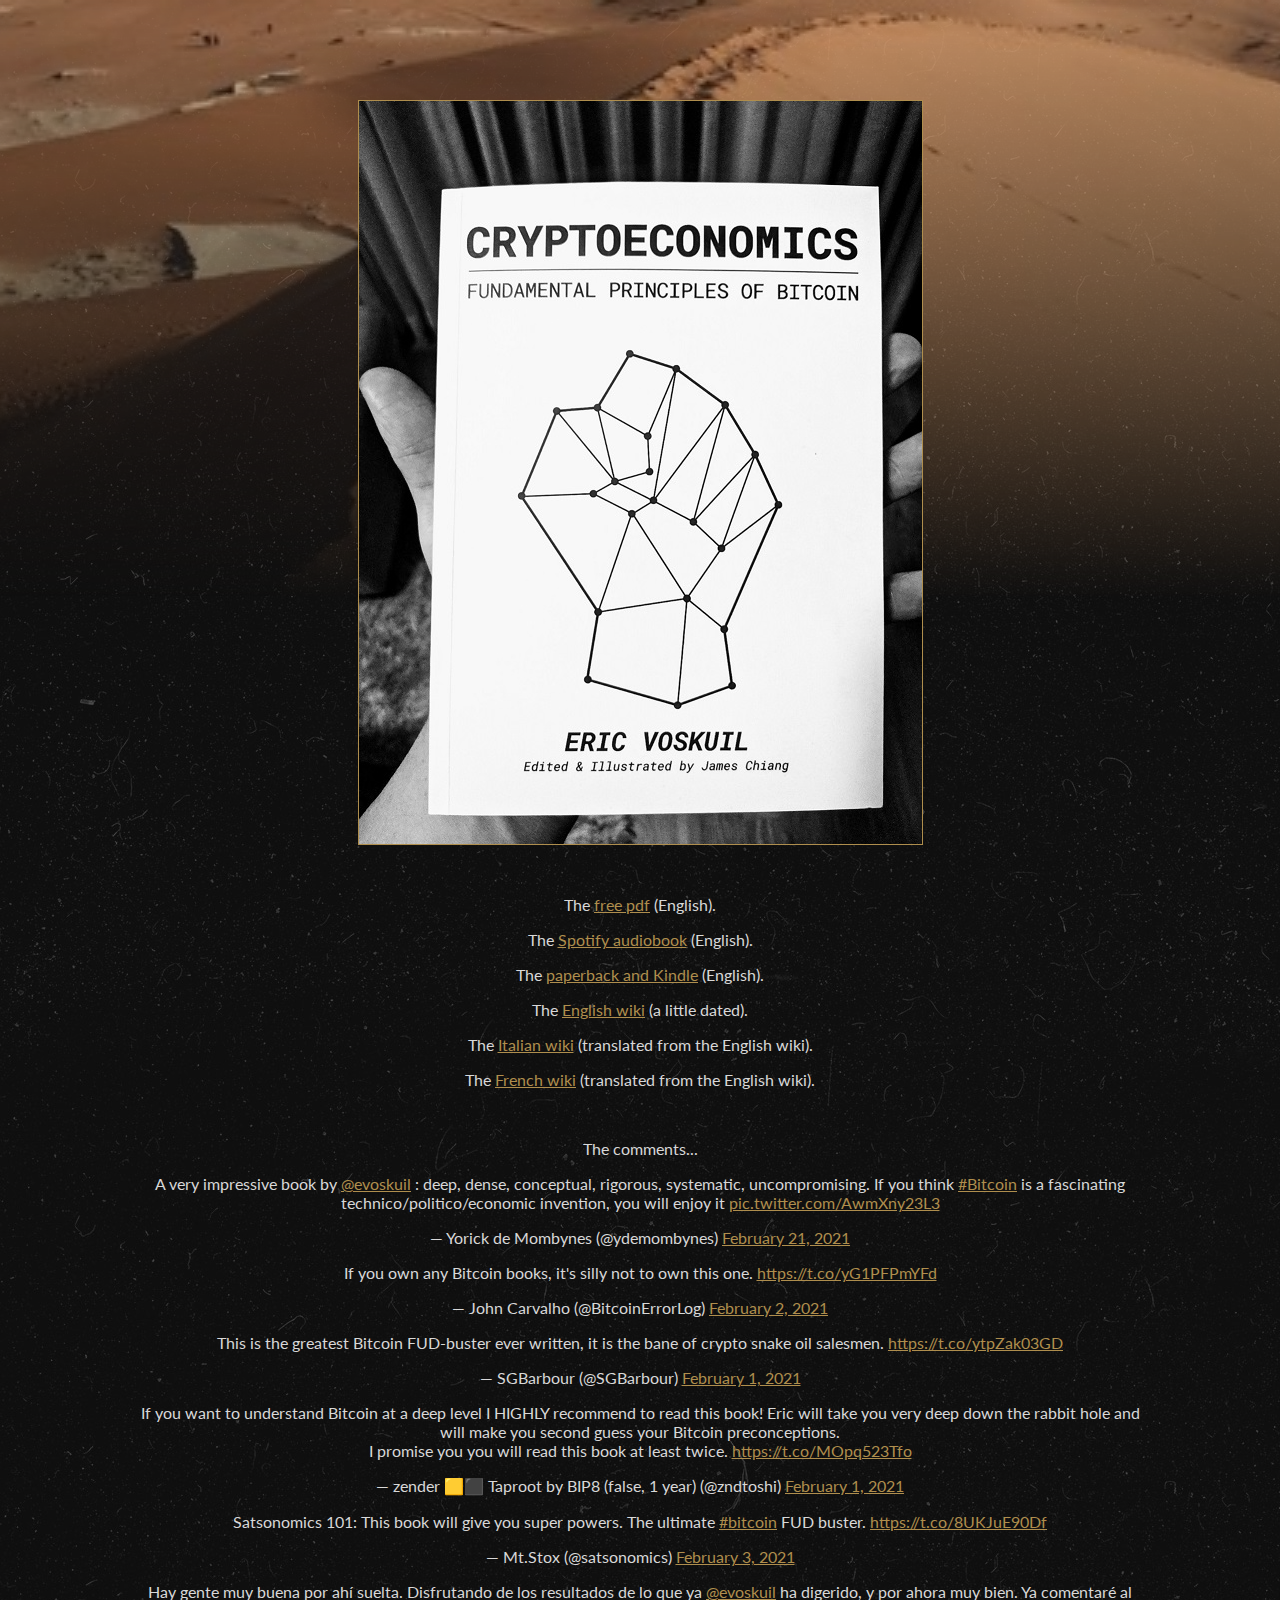
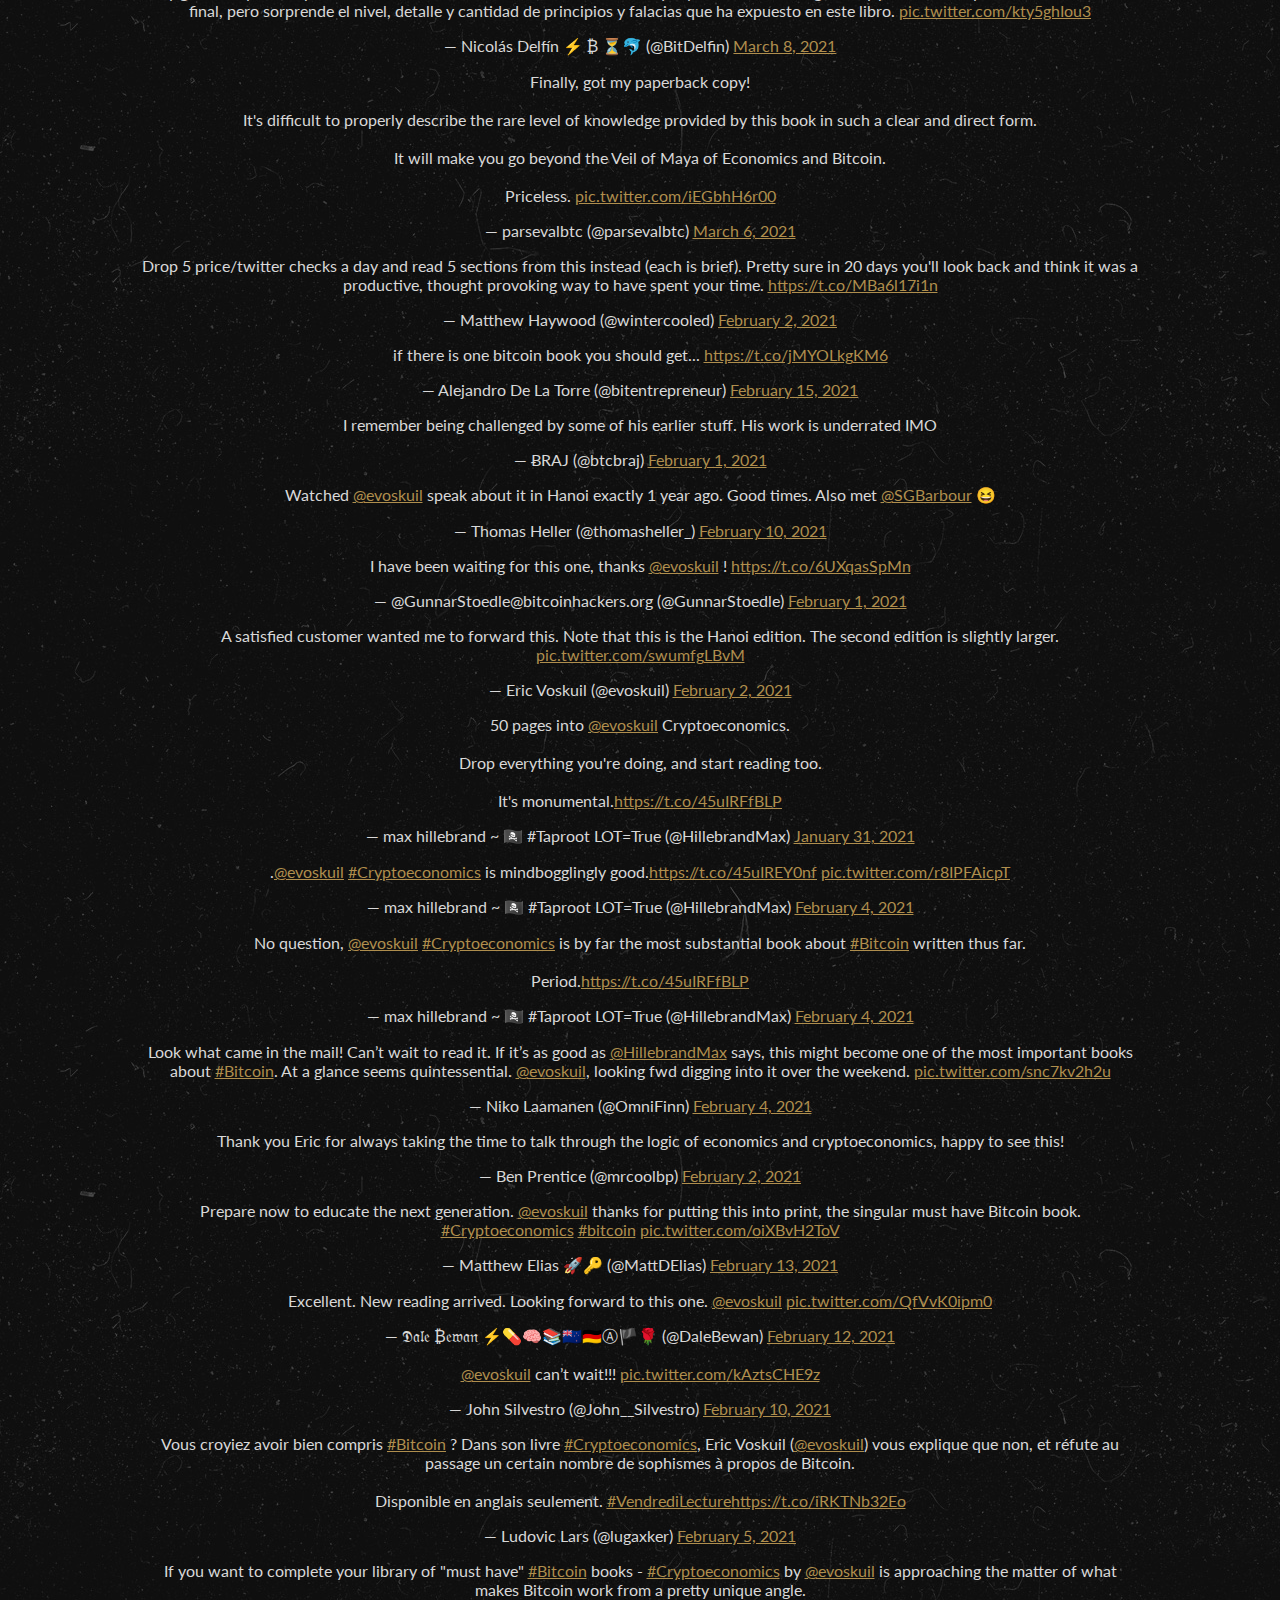
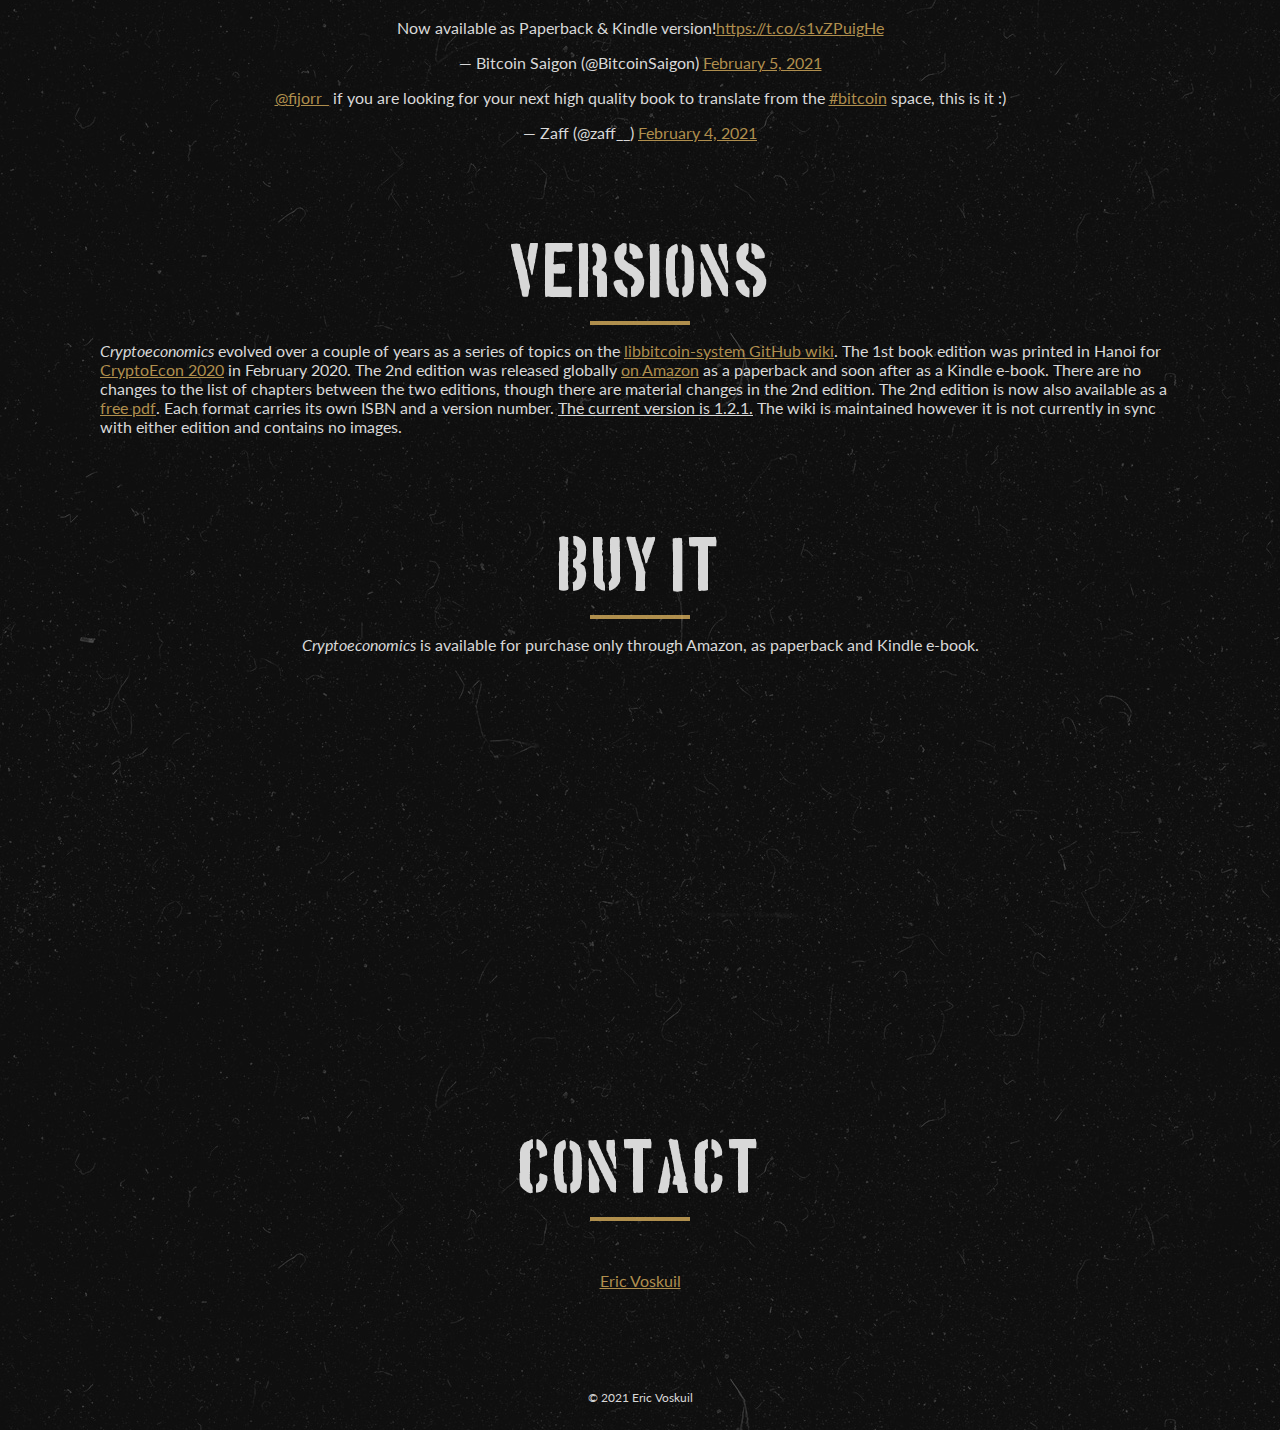
==== cryptoeconomics/index.html @ 08c6f6c8 "Add audiobook link and french wiki link, remove boy." ====
<html>
    <head>
        <title>Cryptoeconomics</title>
        <meta charset="UTF-8">
        <meta name="viewport" content="width=device-width, initial-scale=1.0">
        <meta name="description" content="Fundamental Principles of Bitcoin">

        <link href="https://fonts.googleapis.com/css?family=Lato:300,400,700,900&display=swap" rel="stylesheet">
        <link rel="icon" type="image/png" href="../images/fist.png" />
        <link rel="stylesheet" href="../style/style.css"/>
        <script async src="https://platform.twitter.com/widgets.js" charset="utf-8"></script>
        
        <!-- Global site tag (gtag.js) - Google Analytics -->
        <script async src="https://www.googletagmanager.com/gtag/js?id=G-XZV5NJFZFL"></script>
        <script>
          window.dataLayer = window.dataLayer || [];
          function gtag(){dataLayer.push(arguments);}
          gtag('js', new Date());

          gtag('config', 'G-XZV5NJFZFL');
        </script>        
    </head>
    <body>
        <header>
            <div class="background"></div>
        </header>

         <div class="section first">
            <div class="content">
                <div class="center-margin">
                    <img src="../images/hand-book.jpg" class="row-img" alt="Cryptoeconomics - First Edition">
                </div>
                <div class="center-margin">
                    <p>The <a href="cryptoeconomics.pdf" target="blank_">free pdf</a> (English).</p>
                    <p>The <a href="https://anchor.fm/cryptoecon" target="blank_">Spotify audiobook</a> (English).</p>
                    <p>The <a href="https://www.amazon.com/dp/1735060828" target="blank_">paperback and Kindle</a> (English).</p>
                    <p>The <a href="https://github.com/libbitcoin/libbitcoin-system/wiki/Cryptoeconomics" target="blank_">English wiki</a> (a little dated).</p>
                    <p>The <a href="https://github.com/parsevalbtc/cryptoeconomics-IT-translation#readme" target="blank_">Italian wiki</a> (translated from the English wiki).</p>
                    <p>The <a href="https://github.com/lugaxker/cryptoeconomics-FR-translation#readme" target="blank_">French wiki</a> (translated from the English wiki).</p>

                </div>
                <div class="center-margin">
                <p>The comments...</p>

                    <blockquote class="twitter-tweet" align="center" data-dnt="true" data-theme="dark"><p>A very impressive book by <a href="https://twitter.com/evoskuil?ref_src=twsrc%5Etfw">@evoskuil</a> : deep, dense, conceptual, rigorous, systematic, uncompromising. If you think <a href="https://twitter.com/hashtag/Bitcoin?src=hash&amp;ref_src=twsrc%5Etfw">#Bitcoin</a> is a fascinating technico/politico/economic invention, you will enjoy it <a href="https://t.co/AwmXny23L3">pic.twitter.com/AwmXny23L3</a></p>&mdash; Yorick de Mombynes (@ydemombynes) <a href="https://twitter.com/ydemombynes/status/1363532353134559235?ref_src=twsrc%5Etfw">February 21, 2021</a></blockquote>

                    <blockquote class="twitter-tweet" align="center" data-dnt="true" data-theme="dark"><p>If you own any Bitcoin books, it&#39;s silly not to own this one. <a href="https://t.co/yG1PFPmYFd">https://t.co/yG1PFPmYFd</a></p>&mdash; John Carvalho (@BitcoinErrorLog) <a href="https://twitter.com/BitcoinErrorLog/status/1356554905205567496?ref_src=twsrc%5Etfw">February 2, 2021</a></blockquote>
                    
                    <blockquote class="twitter-tweet" align="center" data-dnt="true" data-theme="dark"><p>This is the greatest Bitcoin FUD-buster ever written, it is the bane of crypto snake oil salesmen. <a href="https://t.co/ytpZak03GD">https://t.co/ytpZak03GD</a></p>&mdash; SGBarbour (@SGBarbour) <a href="https://twitter.com/SGBarbour/status/1356296404440780800?ref_src=twsrc%5Etfw">February 1, 2021</a></blockquote>
                    
                    <blockquote class="twitter-tweet" align="center" data-dnt="true" data-theme="dark"><p>If you want to understand Bitcoin at a deep level I HIGHLY recommend to read this book! Eric will take you very deep down the rabbit hole and will make you second guess your Bitcoin preconceptions.<br>I promise you you will read this book at least twice. <a href="https://t.co/MOpq523Tfo">https://t.co/MOpq523Tfo</a></p>&mdash; zender 🟨⬛ Taproot by BIP8 (false, 1 year) (@zndtoshi) <a href="https://twitter.com/zndtoshi/status/1356280839261343750?ref_src=twsrc%5Etfw">February 1, 2021</a></blockquote>
                    
                    <blockquote class="twitter-tweet" align="center" data-dnt="true" data-theme="dark"><p>Satsonomics 101: This book will give you super powers. The ultimate <a href="https://twitter.com/hashtag/bitcoin?src=hash&amp;ref_src=twsrc%5Etfw">#bitcoin</a> FUD buster. <a href="https://t.co/8UKJuE90Df">https://t.co/8UKJuE90Df</a></p>&mdash; Mt.Stox (@satsonomics) <a href="https://twitter.com/satsonomics/status/1357072679141015556?ref_src=twsrc%5Etfw">February 3, 2021</a></blockquote>
                    
                    <blockquote class="twitter-tweet" align="center" data-dnt="true" data-theme="dark"><p lang="es" dir="ltr">Hay gente muy buena por ahí suelta. Disfrutando de los resultados de lo que ya <a href="https://twitter.com/evoskuil?ref_src=twsrc%5Etfw">@evoskuil</a> ha digerido, y por ahora muy bien. Ya comentaré al final, pero sorprende el nivel, detalle y cantidad de principios y falacias que ha expuesto en este libro. <a href="https://t.co/kty5ghIou3">pic.twitter.com/kty5ghIou3</a></p>&mdash; Nicolás Delfín ⚡ ₿ ⏳🐬 (@BitDelfin) <a href="https://twitter.com/BitDelfin/status/1368924565263572992?ref_src=twsrc%5Etfw">March 8, 2021</a></blockquote>
                    
                    <blockquote class="twitter-tweet" data-conversation="none" align="center" data-dnt="true" data-theme="dark"><p>Finally, got my paperback copy! <br><br>It&#39;s difficult to properly describe the rare level of knowledge provided by this book in such a clear and direct form. <br><br>It will make you go beyond the Veil of Maya of Economics and Bitcoin.<br><br>Priceless. <a href="https://t.co/iEGbhH6r00">pic.twitter.com/iEGbhH6r00</a></p>&mdash; parsevalbtc (@parsevalbtc) <a href="https://twitter.com/parsevalbtc/status/1368268217639133202?ref_src=twsrc%5Etfw">March 6, 2021</a></blockquote>
                    
                    <blockquote class="twitter-tweet" align="center" data-dnt="true" data-theme="dark"><p>Drop 5 price/twitter checks a day and read 5 sections from this instead (each is brief). Pretty sure in 20 days you&#39;ll look back and think it was a productive, thought provoking way to have spent your time. <a href="https://t.co/MBa6l17i1n">https://t.co/MBa6l17i1n</a></p>&mdash; Matthew Haywood (@wintercooled) <a href="https://twitter.com/wintercooled/status/1356551671879528448?ref_src=twsrc%5Etfw">February 2, 2021</a></blockquote>
                    
                    <blockquote class="twitter-tweet" align="center" data-dnt="true" data-theme="dark"><p>if there is one bitcoin book you should get... <a href="https://t.co/jMYOLkgKM6">https://t.co/jMYOLkgKM6</a></p>&mdash; Alejandro De La Torre (@bitentrepreneur) <a href="https://twitter.com/bitentrepreneur/status/1361354851335229445?ref_src=twsrc%5Etfw">February 15, 2021</a></blockquote>
                    <blockquote class="twitter-tweet" align="center" data-dnt="true" data-theme="dark"><p>I remember being challenged by some of his earlier stuff. His work is underrated IMO</p>&mdash; ɃRAJ (@btcbraj) <a href="https://twitter.com/btcbraj/status/1356293834074959872?ref_src=twsrc%5Etfw">February 1, 2021</a></blockquote>

                    <blockquote class="twitter-tweet" align="center" data-dnt="true" data-theme="dark"><p>Watched <a href="https://twitter.com/evoskuil?ref_src=twsrc%5Etfw">@evoskuil</a> speak about it in Hanoi exactly 1 year ago. Good times. Also met <a href="https://twitter.com/SGBarbour?ref_src=twsrc%5Etfw">@SGBarbour</a> 😆</p>&mdash; Thomas Heller (@thomasheller_) <a href="https://twitter.com/thomasheller_/status/1359536106929152001?ref_src=twsrc%5Etfw">February 10, 2021</a></blockquote>
                    
                    <blockquote class="twitter-tweet" align="center" data-dnt="true" data-theme="dark"><p>I have been waiting for this one, thanks <a href="https://twitter.com/evoskuil?ref_src=twsrc%5Etfw">@evoskuil</a> ! <a href="https://t.co/6UXqasSpMn">https://t.co/6UXqasSpMn</a></p>&mdash; @GunnarStoedle@bitcoinhackers.org (@GunnarStoedle) <a href="https://twitter.com/GunnarStoedle/status/1356287243250409473?ref_src=twsrc%5Etfw">February 1, 2021</a></blockquote>
                    
                    <blockquote class="twitter-tweet" align="center" data-dnt="true" data-theme="dark"><p>A satisfied customer wanted me to forward this. Note that this is the Hanoi edition. The second edition is slightly larger. <a href="https://t.co/swumfgLBvM">pic.twitter.com/swumfgLBvM</a></p>&mdash; Eric Voskuil (@evoskuil) <a href="https://twitter.com/evoskuil/status/1356731147841990657?ref_src=twsrc%5Etfw">February 2, 2021</a></blockquote>
                    
                    <blockquote class="twitter-tweet" align="center" data-dnt="true" data-theme="dark"><p>50 pages into <a href="https://twitter.com/evoskuil?ref_src=twsrc%5Etfw">@evoskuil</a> Cryptoeconomics.<br><br>Drop everything you&#39;re doing, and start reading too.<br><br>It&#39;s monumental.<a href="https://t.co/45uIRFfBLP">https://t.co/45uIRFfBLP</a></p>&mdash; max hillebrand ~ 🏴‍☠️ #Taproot LOT=True (@HillebrandMax) <a href="https://twitter.com/HillebrandMax/status/1355795580191207430?ref_src=twsrc%5Etfw">January 31, 2021</a></blockquote>
                    
                    <blockquote class="twitter-tweet" align="center" data-dnt="true" data-theme="dark"><p>.<a href="https://twitter.com/evoskuil?ref_src=twsrc%5Etfw">@evoskuil</a> <a href="https://twitter.com/hashtag/Cryptoeconomics?src=hash&amp;ref_src=twsrc%5Etfw">#Cryptoeconomics</a> is mindbogglingly good.<a href="https://t.co/45uIREY0nf">https://t.co/45uIREY0nf</a> <a href="https://t.co/r8IPFAicpT">pic.twitter.com/r8IPFAicpT</a></p>&mdash; max hillebrand ~ 🏴‍☠️ #Taproot LOT=True (@HillebrandMax) <a href="https://twitter.com/HillebrandMax/status/1357299112043892736?ref_src=twsrc%5Etfw">February 4, 2021</a></blockquote>
                    
                    <blockquote class="twitter-tweet" align="center" data-dnt="true" data-theme="dark"><p>No question, <a href="https://twitter.com/evoskuil?ref_src=twsrc%5Etfw">@evoskuil</a> <a href="https://twitter.com/hashtag/Cryptoeconomics?src=hash&amp;ref_src=twsrc%5Etfw">#Cryptoeconomics</a> is by far the most substantial book about <a href="https://twitter.com/hashtag/Bitcoin?src=hash&amp;ref_src=twsrc%5Etfw">#Bitcoin</a> written thus far.<br><br>Period.<a href="https://t.co/45uIRFfBLP">https://t.co/45uIRFfBLP</a></p>&mdash; max hillebrand ~ 🏴‍☠️ #Taproot LOT=True (@HillebrandMax) <a href="https://twitter.com/HillebrandMax/status/1357405311301283843?ref_src=twsrc%5Etfw">February 4, 2021</a></blockquote>
                    
                    <blockquote class="twitter-tweet" align="center" data-dnt="true" data-theme="dark"><p>Look what came in the mail! Can’t wait to read it. If it’s as good as <a href="https://twitter.com/HillebrandMax?ref_src=twsrc%5Etfw">@HillebrandMax</a> says, this might become one of the most important books about <a href="https://twitter.com/hashtag/Bitcoin?src=hash&amp;ref_src=twsrc%5Etfw">#Bitcoin</a>. At a glance seems quintessential. <a href="https://twitter.com/evoskuil?ref_src=twsrc%5Etfw">@evoskuil</a>, looking fwd digging into it over the weekend. <a href="https://t.co/snc7kv2h2u">pic.twitter.com/snc7kv2h2u</a></p>&mdash; Niko Laamanen (@OmniFinn) <a href="https://twitter.com/OmniFinn/status/1357399167715442693?ref_src=twsrc%5Etfw">February 4, 2021</a></blockquote>
                    
                    <blockquote class="twitter-tweet" align="center" data-conversation="none" data-dnt="true" data-theme="dark"><p>Thank you Eric for always taking the time to talk through the logic of economics and cryptoeconomics, happy to see this!</p>&mdash; Ben Prentice (@mrcoolbp) <a href="https://twitter.com/mrcoolbp/status/1356731031257309189?ref_src=twsrc%5Etfw">February 2, 2021</a></blockquote>
                    
                    <blockquote class="twitter-tweet" align="center" data-dnt="true" data-theme="dark"><p lang="en" dir="ltr">Prepare now to educate the next generation. <a href="https://twitter.com/evoskuil?ref_src=twsrc%5Etfw">@evoskuil</a> thanks for putting this into print, the singular must have Bitcoin book. <a href="https://twitter.com/hashtag/Cryptoeconomics?src=hash&amp;ref_src=twsrc%5Etfw">#Cryptoeconomics</a> <a href="https://twitter.com/hashtag/bitcoin?src=hash&amp;ref_src=twsrc%5Etfw">#bitcoin</a> <a href="https://t.co/oiXBvH2ToV">pic.twitter.com/oiXBvH2ToV</a></p>&mdash; Matthew Elias 🚀🔑 (@MattDElias) <a href="https://twitter.com/MattDElias/status/1360704325845200898?ref_src=twsrc%5Etfw">February 13, 2021</a></blockquote>
                    
                    <blockquote class="twitter-tweet" align="center" data-dnt="true" data-theme="dark"><p>Excellent. New reading arrived. Looking forward to this one. <a href="https://twitter.com/evoskuil?ref_src=twsrc%5Etfw">@evoskuil</a> <a href="https://t.co/QfVvK0ipm0">pic.twitter.com/QfVvK0ipm0</a></p>&mdash; 𝕯𝔞𝔩𝔢 ₿𝔢𝔴𝔞𝔫 ⚡️💊🧠📚🇳🇿🇩🇪Ⓐ🏴🌹 (@DaleBewan) <a href="https://twitter.com/DaleBewan/status/1360283245452144641?ref_src=twsrc%5Etfw">February 12, 2021</a></blockquote>
                    
                    <blockquote class="twitter-tweet" align="center" data-dnt="true" data-theme="dark"><p><a href="https://twitter.com/evoskuil?ref_src=twsrc%5Etfw">@evoskuil</a> can’t wait!!! <a href="https://t.co/kAztsCHE9z">pic.twitter.com/kAztsCHE9z</a></p>&mdash; John Silvestro (@John__Silvestro) <a href="https://twitter.com/John__Silvestro/status/1359566703571603456?ref_src=twsrc%5Etfw">February 10, 2021</a></blockquote>
                    
                    <blockquote class="twitter-tweet" align="center" data-dnt="true" data-theme="dark"><p>Vous croyiez avoir bien compris <a href="https://twitter.com/hashtag/Bitcoin?src=hash&amp;ref_src=twsrc%5Etfw">#Bitcoin</a> ? Dans son livre <a href="https://twitter.com/hashtag/Cryptoeconomics?src=hash&amp;ref_src=twsrc%5Etfw">#Cryptoeconomics</a>, Eric Voskuil (<a href="https://twitter.com/evoskuil?ref_src=twsrc%5Etfw">@evoskuil</a>) vous explique que non, et réfute au passage un certain nombre de sophismes à propos de Bitcoin.<br><br>Disponible en anglais seulement. <a href="https://twitter.com/hashtag/VendrediLecture?src=hash&amp;ref_src=twsrc%5Etfw">#VendrediLecture</a><a href="https://t.co/iRKTNb32Eo">https://t.co/iRKTNb32Eo</a></p>&mdash; Ludovic Lars (@lugaxker) <a href="https://twitter.com/lugaxker/status/1357630441432449026?ref_src=twsrc%5Etfw">February 5, 2021</a></blockquote>
                    
                    <blockquote class="twitter-tweet" align="center" data-dnt="true" data-theme="dark"><p>If you want to complete your library of &quot;must have&quot; <a href="https://twitter.com/hashtag/Bitcoin?src=hash&amp;ref_src=twsrc%5Etfw">#Bitcoin</a> books - <a href="https://twitter.com/hashtag/Cryptoeconomics?src=hash&amp;ref_src=twsrc%5Etfw">#Cryptoeconomics</a> by <a href="https://twitter.com/evoskuil?ref_src=twsrc%5Etfw">@evoskuil</a> is approaching the matter of what makes Bitcoin work from a pretty unique angle.<br><br>Now available as Paperback &amp; Kindle version!<a href="https://t.co/s1vZPuigHe">https://t.co/s1vZPuigHe</a></p>&mdash; Bitcoin Saigon (@BitcoinSaigon) <a href="https://twitter.com/BitcoinSaigon/status/1357518003688988673?ref_src=twsrc%5Etfw">February 5, 2021</a></blockquote>
                    
                    <blockquote class="twitter-tweet" align="center" data-dnt="true" data-theme="dark"><p><a href="https://twitter.com/fijorr_?ref_src=twsrc%5Etfw">@fijorr_</a> if you are looking for your next high quality book to translate from the <a href="https://twitter.com/hashtag/bitcoin?src=hash&amp;ref_src=twsrc%5Etfw">#bitcoin</a> space, this is it :)</p>&mdash; Zaff (@zaff__) <a href="https://twitter.com/zaff__/status/1357408441044635648?ref_src=twsrc%5Etfw">February 4, 2021</a></blockquote>
                </div>
            </div>
        </div>
        
        <div class="section">
            <div class="title">VERSIONS</div>
            <div class="content">
                <div class="event">
                    <p>
                        <i>Cryptoeconomics</i> evolved over a couple of years as a series of topics on the <a href="https://github.com/libbitcoin/libbitcoin-system/wiki/Cryptoeconomics" target="_blank">libbitcoin-system GitHub wiki</a>. The 1st book edition was printed in Hanoi for <a href="https://cryptoecon.org" target="_blank">CryptoEcon 2020</a> in February 2020. The 2nd edition was released globally <a href="https://www.amazon.com/dp/1735060828" target="blank_">on Amazon</a> as a paperback and soon after as a Kindle e-book. There are no changes to the list of chapters between the two editions, though there are material changes in the 2nd edition. The 2nd edition is now also available as a <a href="Cryptoeconomics.pdf" target="blank_">free pdf</a>. Each format carries its own ISBN and a version number. <u>The current version is 1.2.1.</u> The wiki is maintained however it is not currently in sync with either edition and contains no images.
                    </p>
                </div>
            </div>
        </div>

        <div class="section">
            <div class="title">BUY IT</div>
            <div class="content">
                <div class="event center">
                    <p>
                        <i>Cryptoeconomics</i> is available for purchase only through Amazon, as paperback and Kindle e-book.
                    </p>
                    <div class="center-margin embed">
                        <div class="iframe-container">
                            <iframe
                                type="text/html"
                                width="212"
                                height="362"
                                frameborder="0"
                                allowfullscreen="true"
                                style="max-width:100%"
                                src="https://read.amazon.com/kp/card?asin=B08VJ1F9Q8&preview=inline&linkCode=kpe&ref_=cm_sw_r_kb_dp_2EWHN4YT65K0HDZB2Z5G">
                            </iframe>
                        </div>
                    </div>
                    <br>
                </div>
            </div>
        </div>

        <div class="section">
            <div class="title">CONTACT</div>
            <div class="content">
                <div class="contact center">
                    <a href="../index.html">Eric Voskuil</a>
                </div>
            </div>
        </div>

        <footer>
            &copy; 2021 Eric Voskuil
        </footer>
    </body>
</html>
---- style/style.css ----
* {
  box-sizing: border-box;
}
a {
    color: #af8e4d;
}
body {
    margin: 0;
    padding: 0;
    font-family: 'Lato', sans-serif;
    font-size: 16px;
    color: #d8d8d8;
    background: url('../images/background.jpg');
    -webkit-font-smoothing: antialiased;
}
@font-face {
    font-family: 'Boston';
    src: url('boston.ttf');
}
.iframe-container {
    overflow: hidden;
    padding-top: 56.25%;
    position: relative;
}
.iframe-container iframe {
    overflow: hidden;
    position: absolute;
    top: 0;
    left: 0;
    width: 100%;
    height: 100%;
}
.embed {
    width: 560px;
    margin: 0 auto;
}

/*       Header       */
header {
    color: #d8d8d8;
    margin-bottom: 100px;
}
header .background {
    position: absolute;
    top: 0;
    left: 0;
    right: 0;
    height: 600px;
    opacity: 0.80;
    background: url('../images/header.jpg');
    background-position: center;
    z-index: -1000;
    background-size: cover;
    -webkit-mask-image: linear-gradient(to top, rgba(255,255,255,0), rgba(255,255,255,1));
}
header .logo {
    margin-top: 50px;
    text-align: center;
}
header .logo img {
    width: 90%;
    max-width: 600px;
}
header .title {
    margin-top: 120px;
    margin-bottom: 50px;
    font-size: 27px;
    text-align: center;
    color: #ffffff;
}

/*       Button       */
.button {
    text-align: center;
    margin: 0 auto;
    margin-top: 50px;
    margin-bottom: 50px;
    display: block;
    text-decoration: none;
    color: #ffffff;
    font-size: 20px;
    border: 3px solid #ffffff;
    padding: 5px;
    width: 200px;
    transition: box-shadow 0.25s;
}
.button:hover,
.button:focus {
    color: #0E0E0E;
    box-shadow: inset 210px 0 0 0 #ffffff;
}

/*       Content       */
.section {
    margin-top: 100px;
}
.section.first {
    margin-top: 200px;
}
.section > .title {
    color: #d8d8d8;
    font-family: 'Boston';
    font-size: 60px;
    text-align: center;
}
.section > .title:after {
    display: block;
    content: "";
    width: 100px;
    height: 4px;
    background-color: #e5b962;
    opacity: 0.75;
    margin: 10px auto;
}
.section > .content {
    max-width: 1080px;
    width: 90%;
    margin: 0 auto;
}
.bold {
    font-weight: 900;
}
.center {
    text-align: center;
}
.center-margin {
    text-align: center;
    margin-top: 50px;
}
.row {
    display: flex;
}
.row-column {
    width: 50%;
    padding: 20px;
}
.row-column.row-middle {
    align-self: center;
}
.row-column > .title {
    color: #d8d8d8;
    font-family: 'Boston';
    font-size: 28px;
    text-align: center;
    margin-top: 20px;
}
.row-column > .title:after {
    display: block;
    content: "";
    width: 80px;
    height: 2px;
    background-color: #e5b962;
    opacity: 0.75;
    margin: 0 auto;
}
.row-img {
    max-width:100%;
    border:1px solid #af8e4d;
}

/*       Speakers       */
.speakers {
    display: flex;
    justify-content: center;
    flex-wrap: wrap;
    margin: 0 -30px 0 -30px;
}
.speaker {
    text-align: center;
    display: flex;
    flex-direction: column;
    width: 160px;
    margin: 30px 30px;
}
.speaker img {
    width: 144px;
    height: 144px;
    border: 3px solid #af8e4d;
    align-self: center;
}
.speaker .name {
    font-weight: 900;
    margin-top: 5px;
}

/*       Syllabus Item       */
.day-title {
    display: inline-block;
    font-size: 24px;
    padding-bottom: 5px;
    border-bottom: 2px solid #af8e4d;
    margin: 30px 0 30px 0;
    font-weight: 700;
}
.day {
    display: table;
    width: 100%;
}
.day-item {
    display: table-row;
}
.day-item > .timeslot {
    display: table-cell;
    width: 200px;
    padding-top: 30px;
}
.day .day-item:first-child > .timeslot {
    padding-top: 0px;
}
.day-item > .timeslot .divider {
    display: inline-block;
    content: "";
    width: 5px;
    height: 2px;
    background-color: #d8d8d8;
    opacity: 0.75;
    margin: 5px 3px;
}
.day-item > .content {
    display: table-cell;
}
.day-item > .content > .title {
    font-weight: 900;
}
.day-item > .content > .by span {
    color: #af8e4d;
}
.day-item > .content > .description {
    margin-top: 10px;
}

/*      Social          */
.cruise-img {
    width: 200px;
    border: 1px solid #af8e4d;
    margin: 15px;
}
.hotel {
    margin-top: 25px;
}

/*      Transport       */
.map {
    margin: 30px 0;
    text-align: center;
}
.map iframe {
    width: 560px;
    height: 560px;
}

/*       Sponsors       */
.sponsors {
    display: flex;
    justify-content: center;
    flex-wrap: wrap;
    margin: 0 -35px 0 -35px;
}
.sponsor {
    text-align: center;
    display: flex;
    flex-direction: column;
    margin: 35px;
    justify-content: center;
}
.sponsor img {
    max-width: 250px;
    display: inline-flex;
}

/*       Contact       */
.contact {
    margin-top: 50px;
}

.divider {
    border: 0;
    border-top: 1px solid #e5b962;
    opacity: 0.75;
}

/*       Footer       */
footer {
    margin-top: 100px;
    margin-bottom: 25px;
    text-align: center;
    font-size: 75%;
}

@media only screen and (max-width: 1400px) {
    .section.first {
        margin-top: 100px;
    }
}

@media only screen and (max-width: 950px) {
    .row.block {
        display: block;
    }
    .row-column {
        width: 100%;
    }
    .row-img {
        width: 100%;
    }

    .day-item > .timeslot {
        width: 175px;
    }
}

@media only screen and (max-width: 750px) {
    .embed {
        max-width: 100%;
    }
    .address {
        font-size: 20px;
    }
    .speakers {
        margin: 0 -20px 0 -20px;
    }
    .speaker {
        margin: 10px;
    }
    .day-item > .timeslot {
        width: 100px;
    }
    .day-item > .timeslot .divider {
        display: block;
        content: "";
        width: 50px;
        height: 1px;
        opacity: 0.75;
        margin: 10px 0;
    }
    .map iframe {
        width: 100%;
    }
    .sponsors {
        margin: 0 -20px 0 -20px;
    }
}
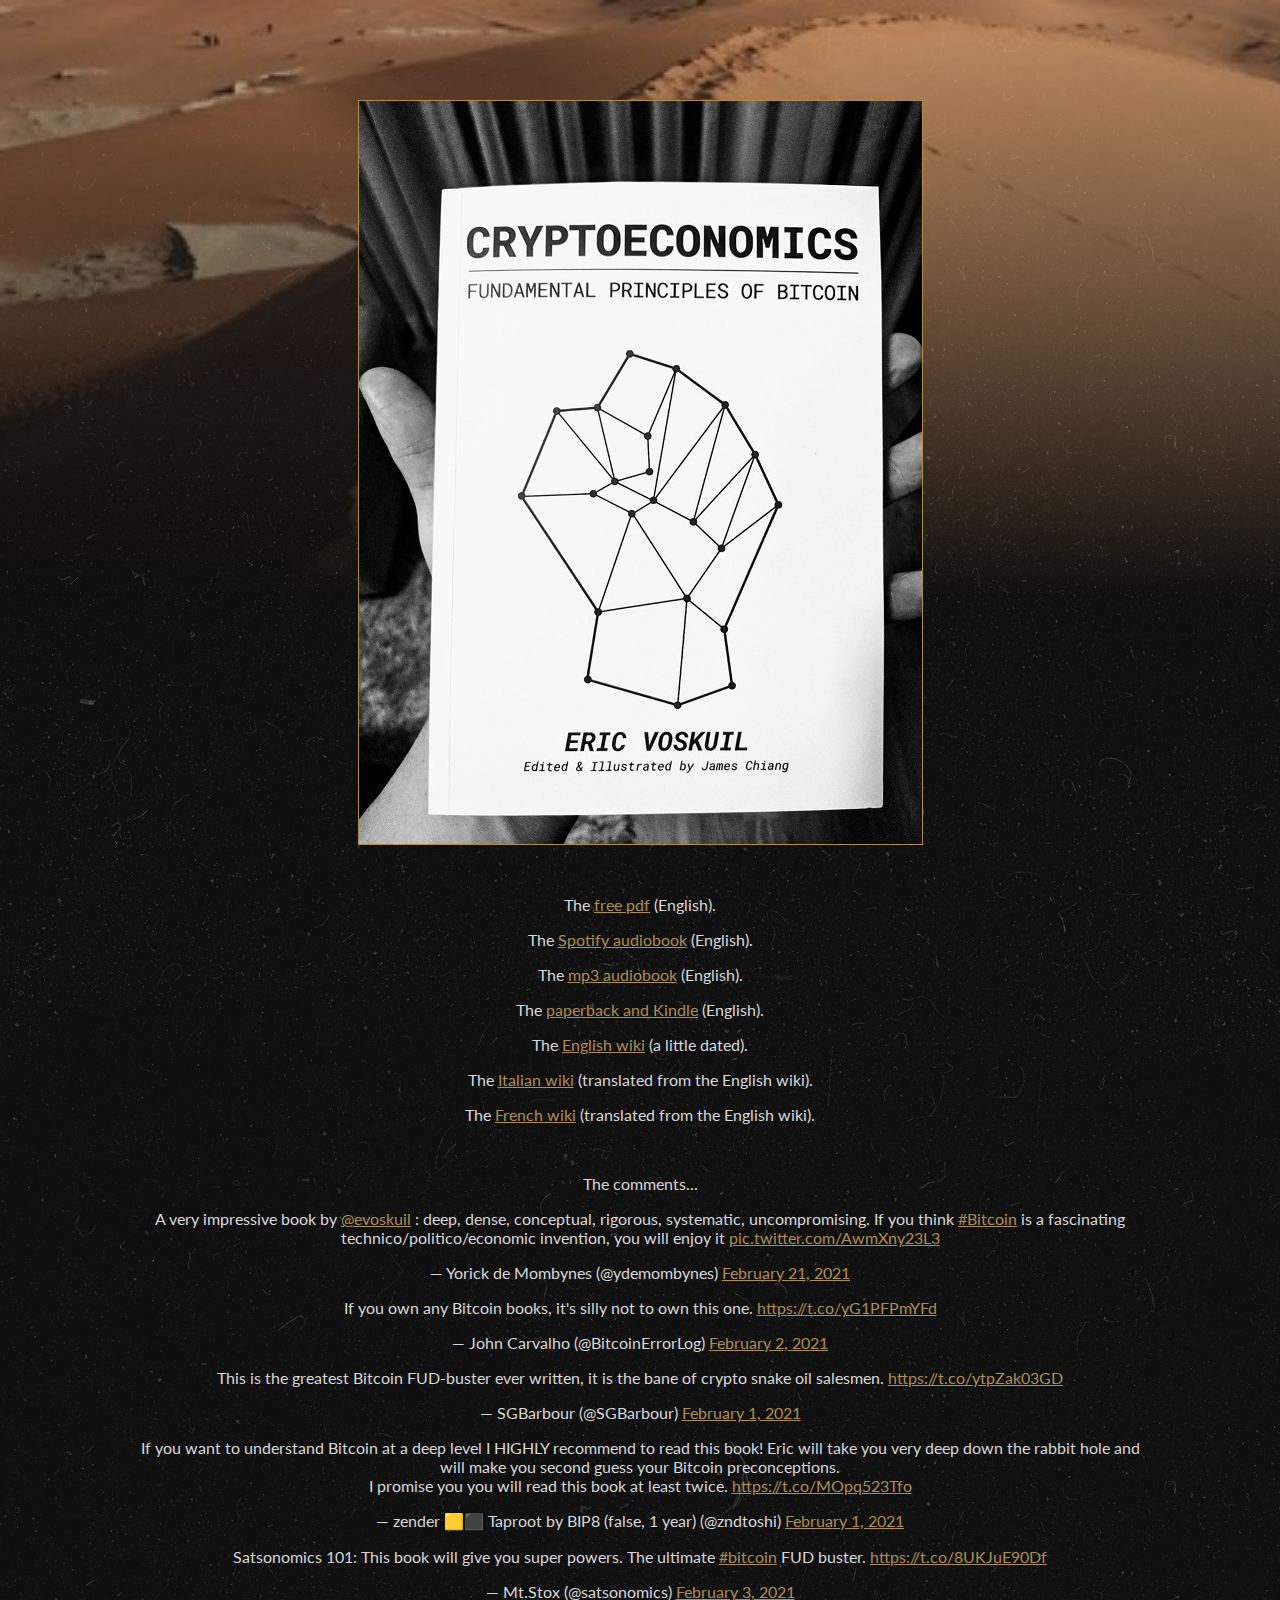
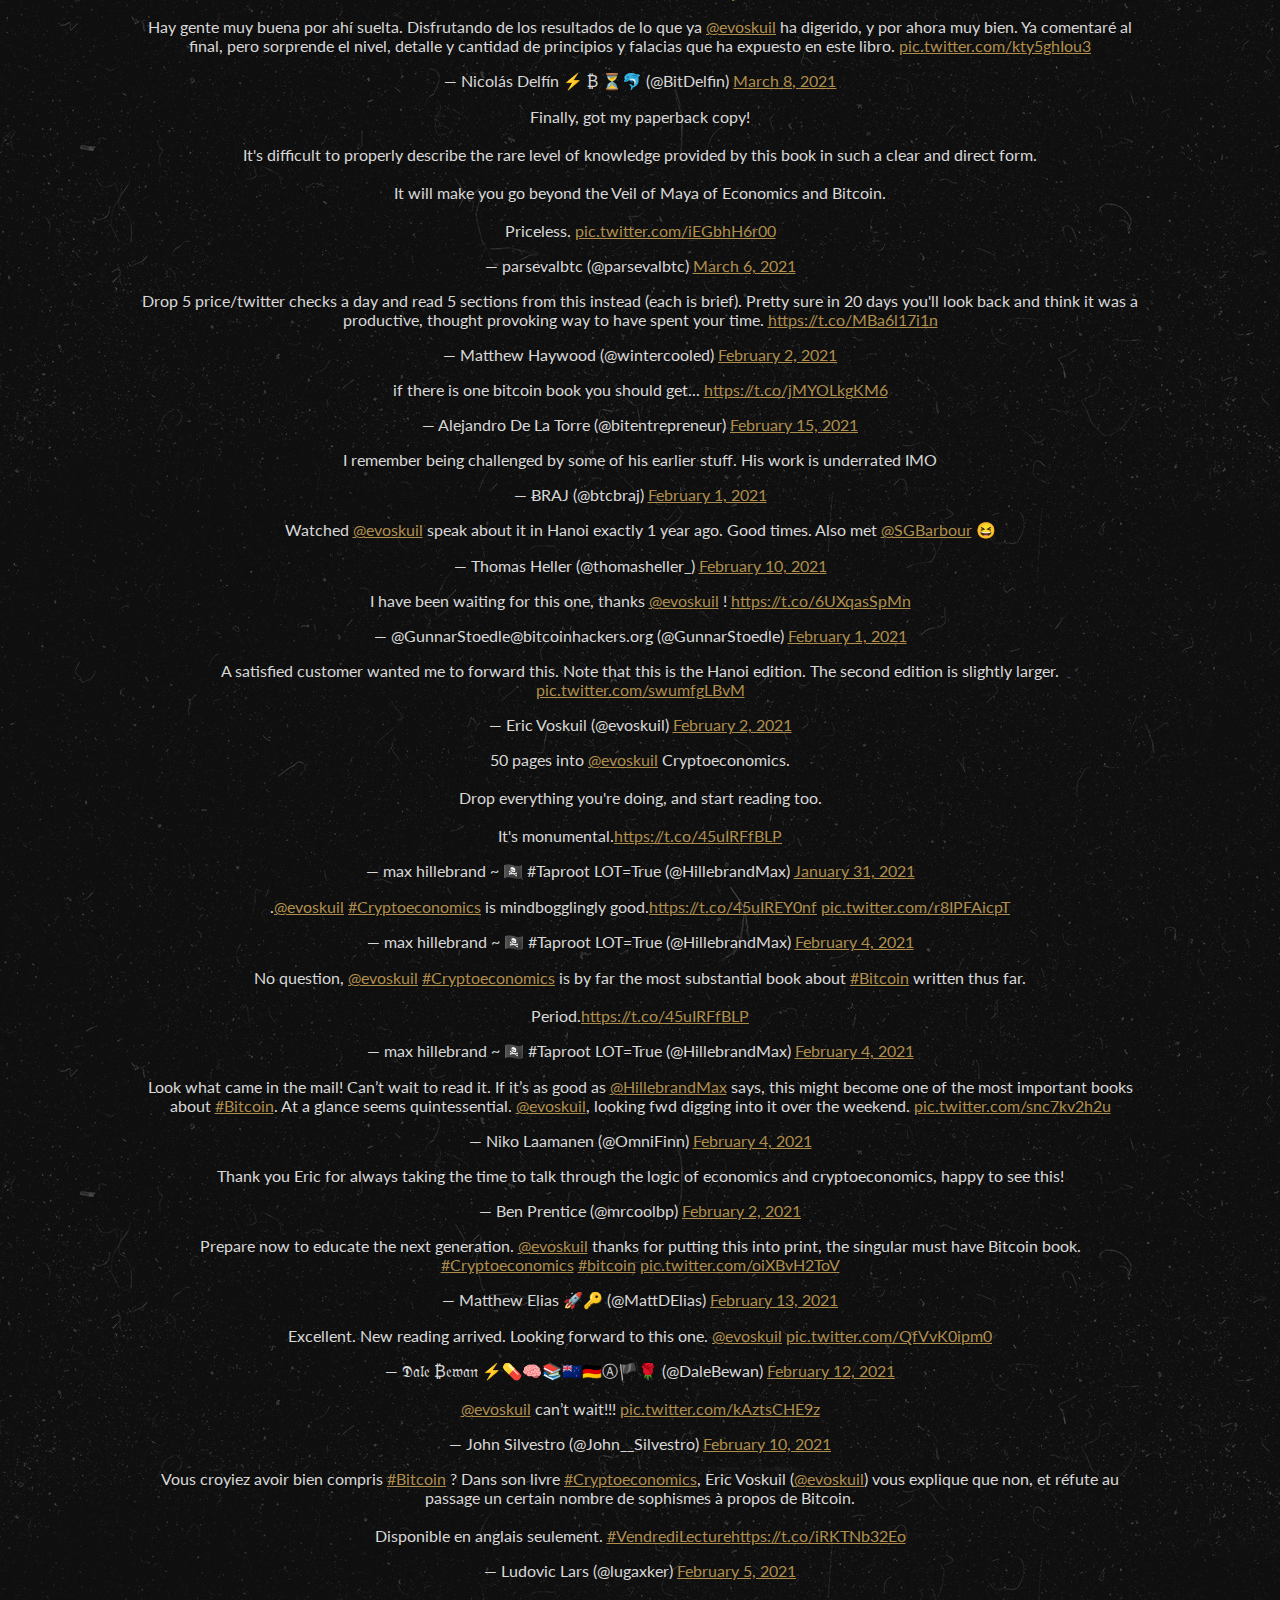
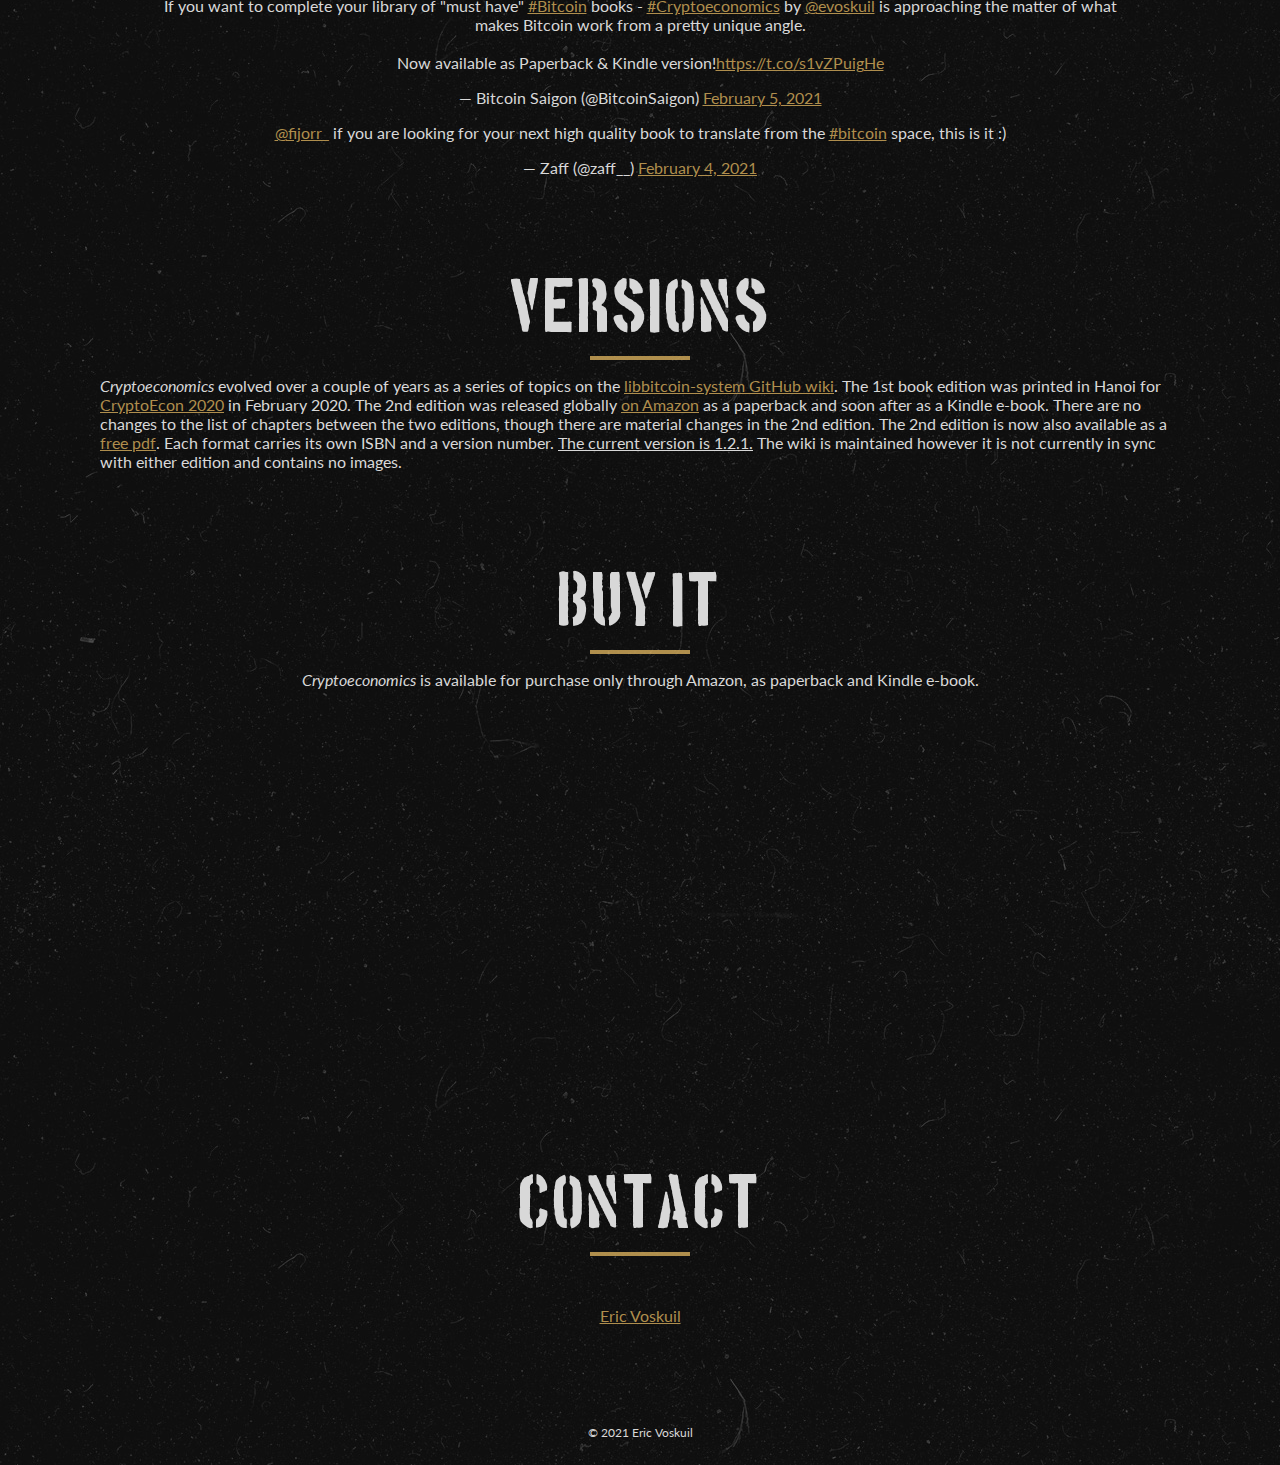
==== commit 4182b5c3: "Add mp3 audiobook link." ====
--- a/cryptoeconomics/index.html
+++ b/cryptoeconomics/index.html
@@ -33,6 +33,8 @@
                 <div class="center-margin">
                     <p>The <a href="cryptoeconomics.pdf" target="blank_">free pdf</a> (English).</p>
                     <p>The <a href="https://anchor.fm/cryptoecon" target="blank_">Spotify audiobook</a> (English).</p>
+                    <p>The <a href="https://towardsliberty.com/agora/s/aa8WsHYNyBwzqmT/download/Eric%20Voskuil%20-%20Cryptoeconomics_Fundamental%20Principles%20of%20Bitcoin.mp3
+" target="blank_">mp3 audiobook</a> (English).</p>
                     <p>The <a href="https://www.amazon.com/dp/1735060828" target="blank_">paperback and Kindle</a> (English).</p>
                     <p>The <a href="https://github.com/libbitcoin/libbitcoin-system/wiki/Cryptoeconomics" target="blank_">English wiki</a> (a little dated).</p>
                     <p>The <a href="https://github.com/parsevalbtc/cryptoeconomics-IT-translation#readme" target="blank_">Italian wiki</a> (translated from the English wiki).</p>
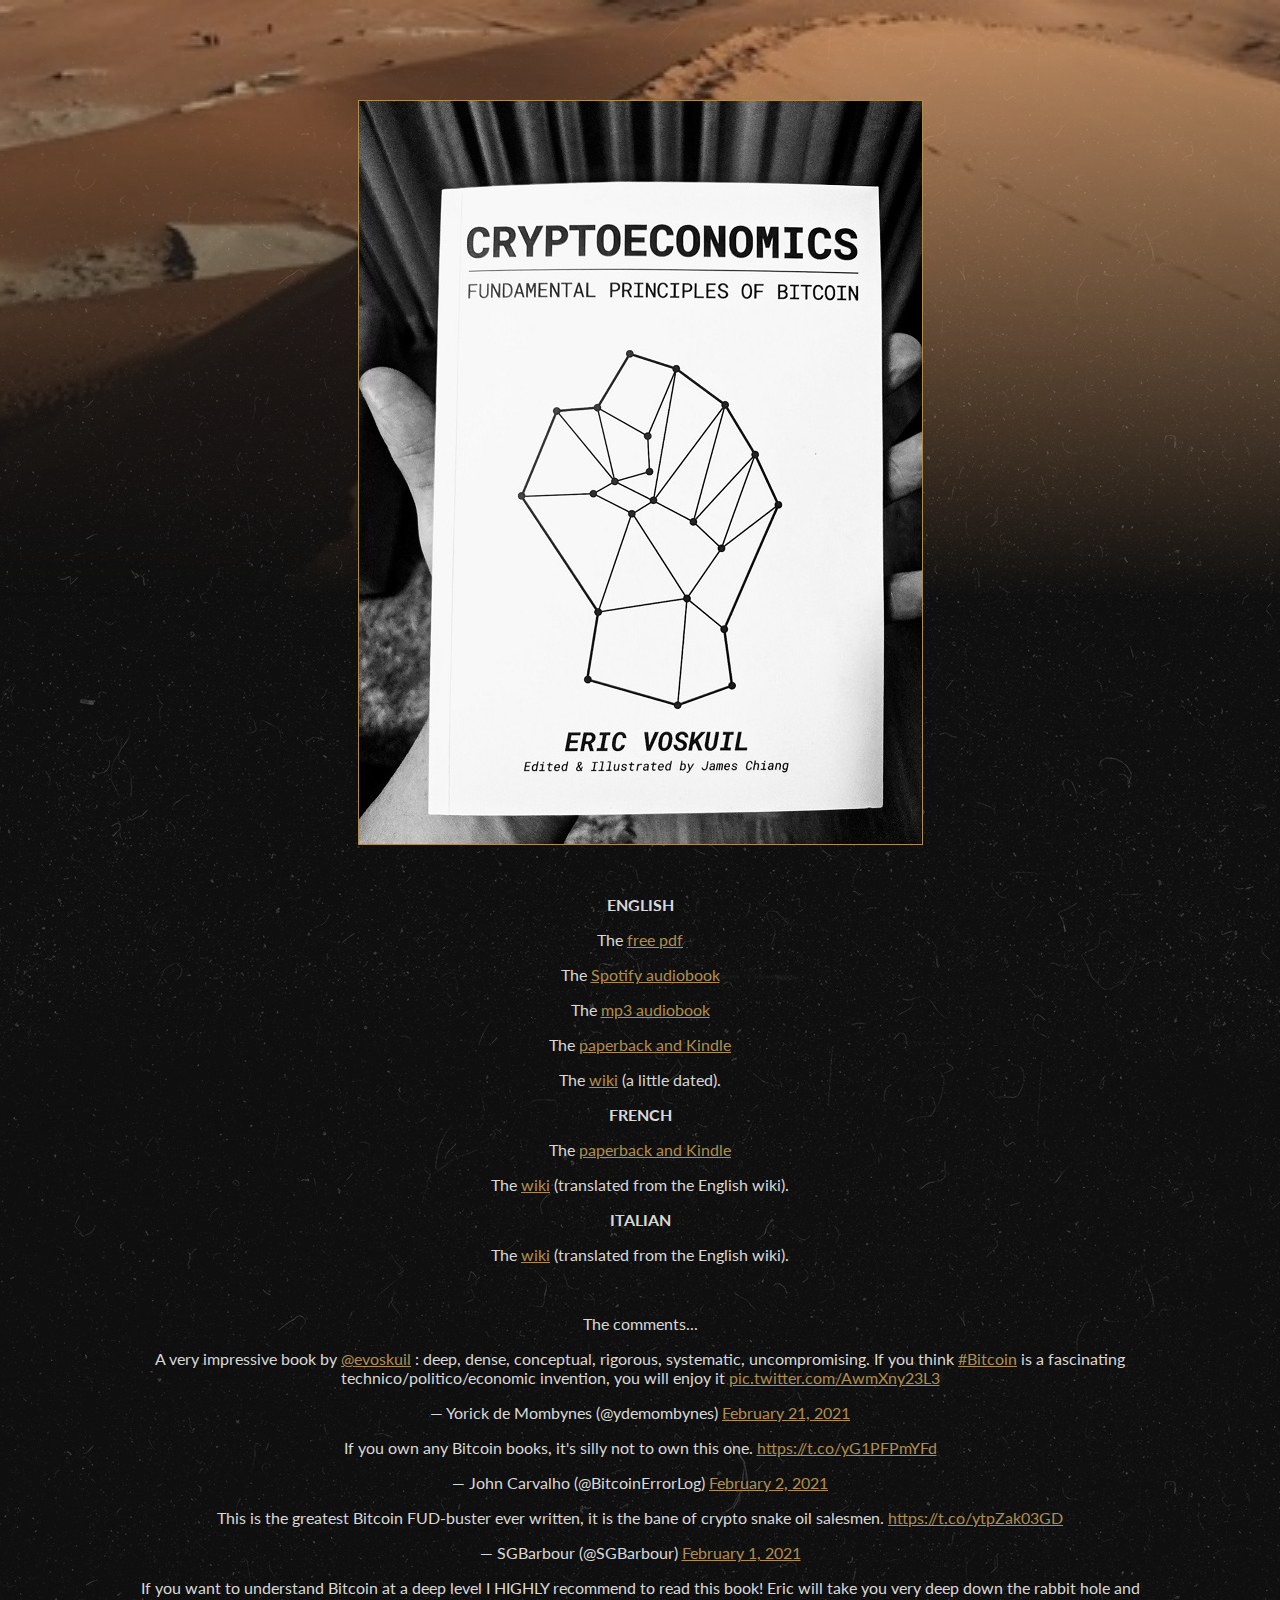
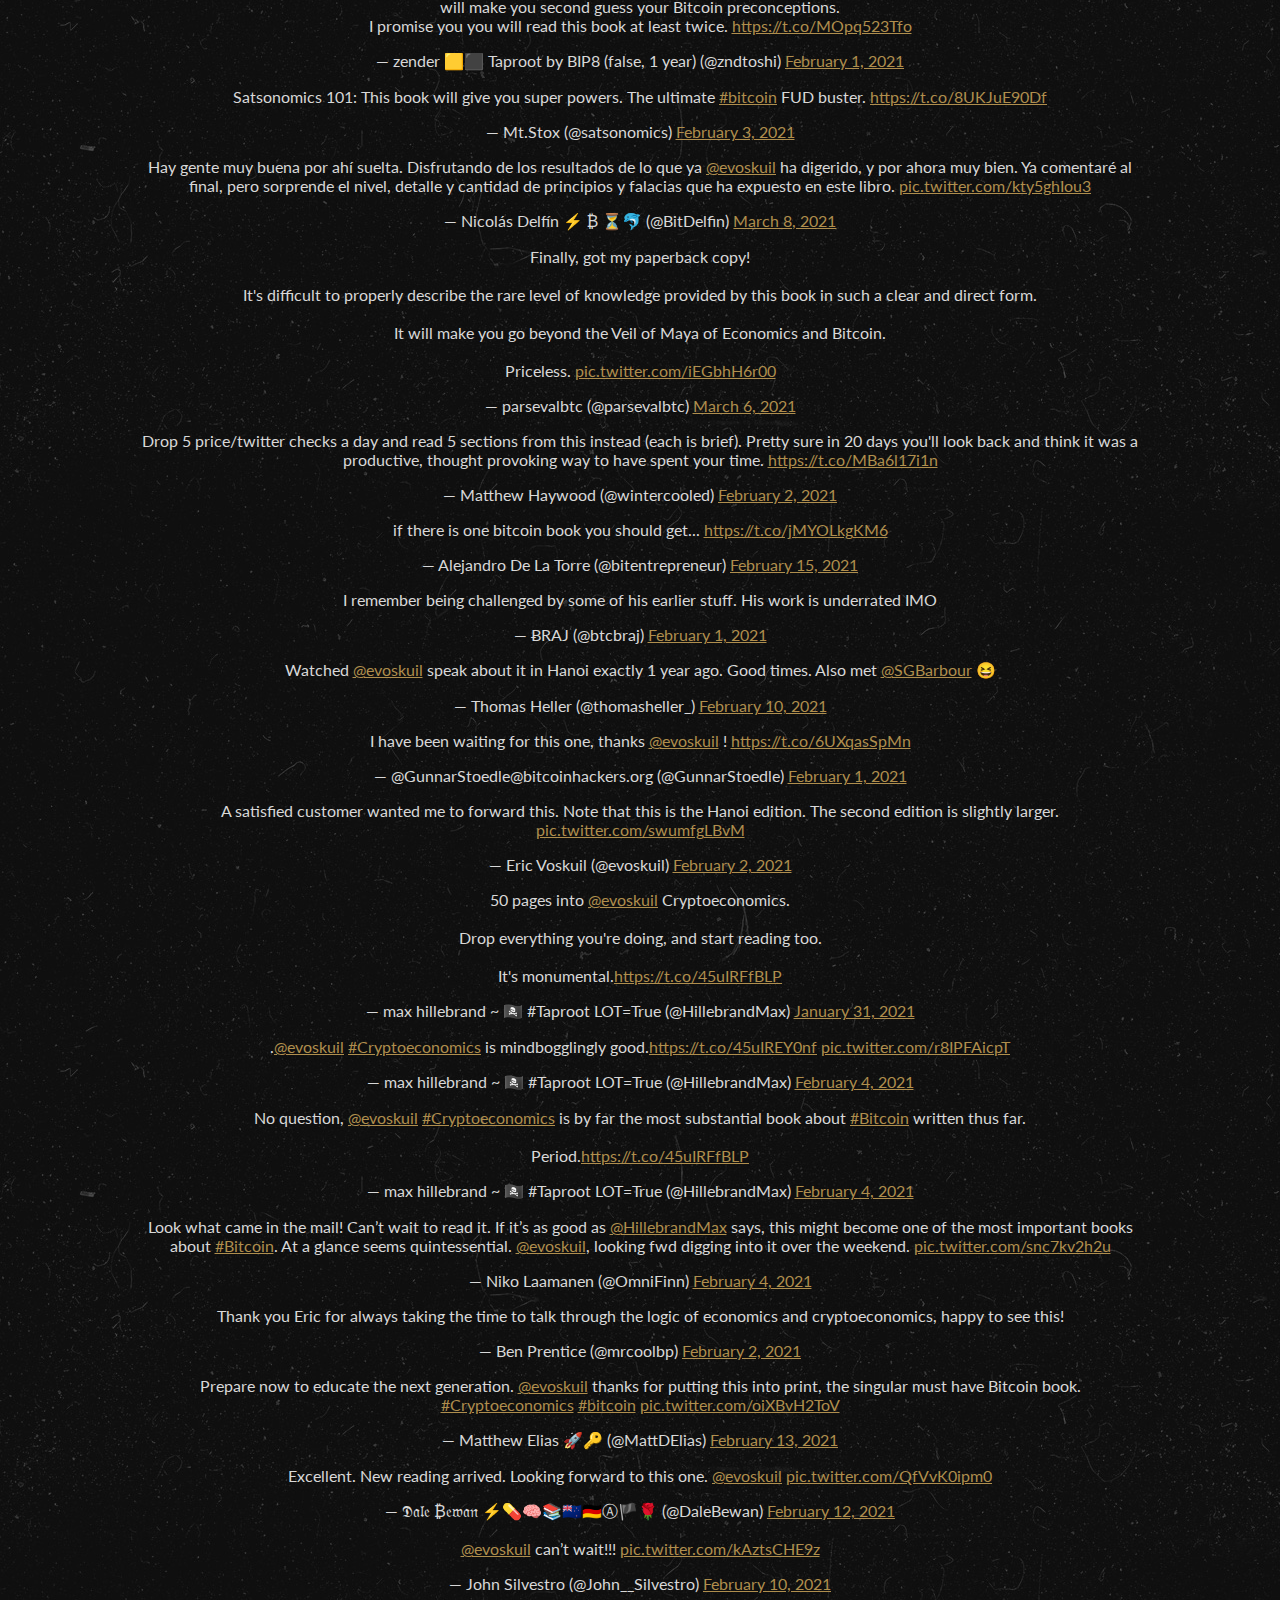
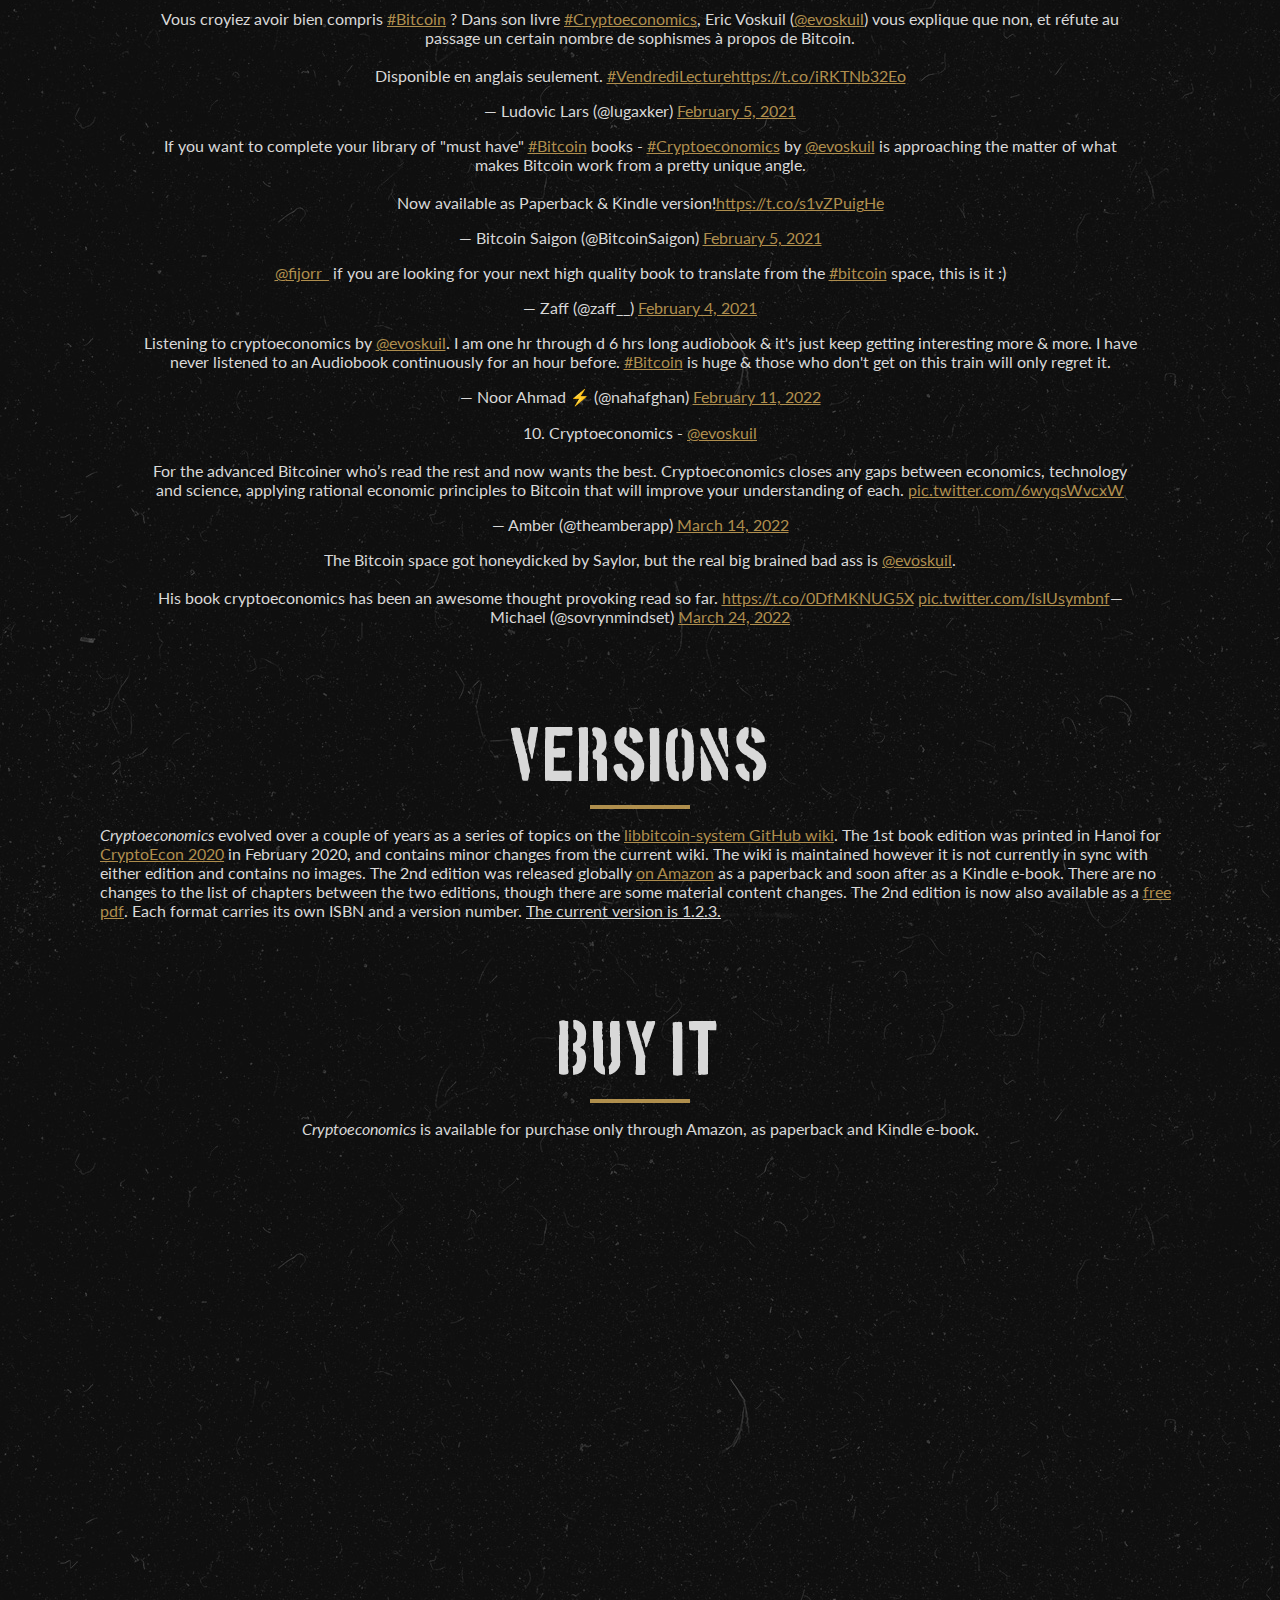
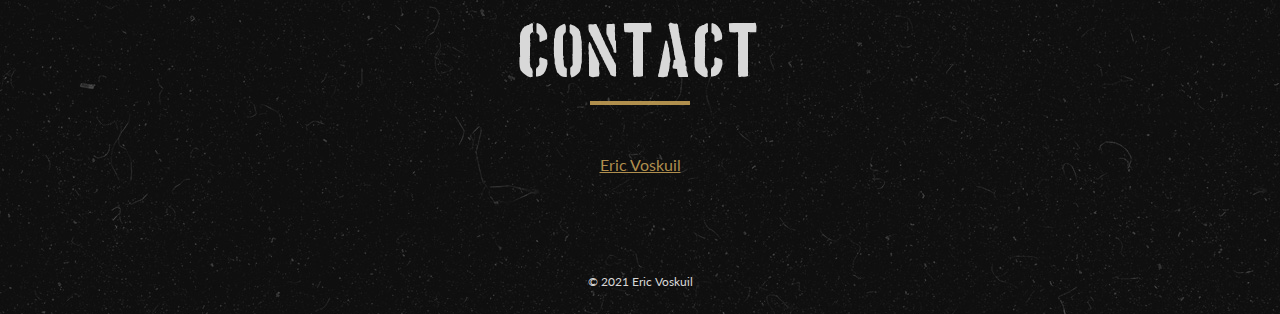
==== commit 74cfb0e0: "Publish v1.2.3 en pdf and fr kdp." ====
--- a/cryptoeconomics/index.html
+++ b/cryptoeconomics/index.html
@@ -31,14 +31,18 @@
                     <img src="../images/hand-book.jpg" class="row-img" alt="Cryptoeconomics - First Edition">
                 </div>
                 <div class="center-margin">
-                    <p>The <a href="cryptoeconomics.pdf" target="blank_">free pdf</a> (English).</p>
-                    <p>The <a href="https://anchor.fm/cryptoecon" target="blank_">Spotify audiobook</a> (English).</p>
+                    <p><b>ENGLISH</b></p>
+                    <p>The <a href="cryptoeconomics.pdf" target="blank_">free pdf</a></p>
+                    <p>The <a href="https://anchor.fm/cryptoecon" target="blank_">Spotify audiobook</a></p>
                     <p>The <a href="https://towardsliberty.com/agora/s/aa8WsHYNyBwzqmT/download/Eric%20Voskuil%20-%20Cryptoeconomics_Fundamental%20Principles%20of%20Bitcoin.mp3
-" target="blank_">mp3 audiobook</a> (English).</p>
-                    <p>The <a href="https://www.amazon.com/dp/1735060828" target="blank_">paperback and Kindle</a> (English).</p>
-                    <p>The <a href="https://github.com/libbitcoin/libbitcoin-system/wiki/Cryptoeconomics" target="blank_">English wiki</a> (a little dated).</p>
-                    <p>The <a href="https://github.com/parsevalbtc/cryptoeconomics-IT-translation#readme" target="blank_">Italian wiki</a> (translated from the English wiki).</p>
-                    <p>The <a href="https://github.com/lugaxker/cryptoeconomics-FR-translation#readme" target="blank_">French wiki</a> (translated from the English wiki).</p>
+" target="blank_">mp3 audiobook</a></p>
+                    <p>The <a href="https://www.amazon.com/dp/1735060828" target="blank_">paperback and Kindle</a></p>
+                    <p>The <a href="https://github.com/libbitcoin/libbitcoin-system/wiki/Cryptoeconomics" target="blank_">wiki</a> (a little dated).</p>
+                    <p><b>FRENCH</b></p>
+                    <p>The <a href="https://www.amazon.fr/dp/B09X6Q27GL" target="blank_">paperback and Kindle</a></p>
+                    <p>The <a href="https://github.com/lugaxker/cryptoeconomics-FR-translation#readme" target="blank_">wiki</a> (translated from the English wiki).</p>
+                    <p><b>ITALIAN</b></p>
+                    <p>The <a href="https://github.com/parsevalbtc/cryptoeconomics-IT-translation#readme" target="blank_">wiki</a> (translated from the English wiki).</p>
 
                 </div>
                 <div class="center-margin">
@@ -90,6 +94,12 @@
                     <blockquote class="twitter-tweet" align="center" data-dnt="true" data-theme="dark"><p>If you want to complete your library of &quot;must have&quot; <a href="https://twitter.com/hashtag/Bitcoin?src=hash&amp;ref_src=twsrc%5Etfw">#Bitcoin</a> books - <a href="https://twitter.com/hashtag/Cryptoeconomics?src=hash&amp;ref_src=twsrc%5Etfw">#Cryptoeconomics</a> by <a href="https://twitter.com/evoskuil?ref_src=twsrc%5Etfw">@evoskuil</a> is approaching the matter of what makes Bitcoin work from a pretty unique angle.<br><br>Now available as Paperback &amp; Kindle version!<a href="https://t.co/s1vZPuigHe">https://t.co/s1vZPuigHe</a></p>&mdash; Bitcoin Saigon (@BitcoinSaigon) <a href="https://twitter.com/BitcoinSaigon/status/1357518003688988673?ref_src=twsrc%5Etfw">February 5, 2021</a></blockquote>
                     
                     <blockquote class="twitter-tweet" align="center" data-dnt="true" data-theme="dark"><p><a href="https://twitter.com/fijorr_?ref_src=twsrc%5Etfw">@fijorr_</a> if you are looking for your next high quality book to translate from the <a href="https://twitter.com/hashtag/bitcoin?src=hash&amp;ref_src=twsrc%5Etfw">#bitcoin</a> space, this is it :)</p>&mdash; Zaff (@zaff__) <a href="https://twitter.com/zaff__/status/1357408441044635648?ref_src=twsrc%5Etfw">February 4, 2021</a></blockquote>
+                    
+                    <blockquote class="twitter-tweet" data-conversation="none" align="center" data-dnt="true" data-theme="dark">Listening to cryptoeconomics by <a href="https://twitter.com/evoskuil?ref_src=twsrc%5Etfw">@evoskuil</a>. I am one hr through d 6 hrs long audiobook &amp; it&#39;s just keep getting interesting more &amp; more. I have never listened to an Audiobook continuously for an hour before. <a href="https://twitter.com/hashtag/Bitcoin?src=hash&amp;ref_src=twsrc%5Etfw">#Bitcoin</a> is huge &amp; those who don&#39;t get on this train will only regret it.</p>&mdash; Noor Ahmad ⚡ (@nahafghan) <a href="https://twitter.com/nahafghan/status/1492037531428343808?ref_src=twsrc%5Etfw">February 11, 2022</a></blockquote>
+                    
+                    <blockquote class="twitter-tweet" data-conversation="none" align="center" data-dnt="true" data-theme="dark">10. Cryptoeconomics - <a href="https://twitter.com/evoskuil?ref_src=twsrc%5Etfw">@evoskuil</a> <br><br>For the advanced Bitcoiner who’s read the rest and now wants the best. Cryptoeconomics closes any gaps between economics, technology and science, applying rational economic principles to Bitcoin that will improve your understanding of each. <a href="https://t.co/6wyqsWvcxW">pic.twitter.com/6wyqsWvcxW</a></p>&mdash; Amber (@theamberapp) <a href="https://twitter.com/theamberapp/status/1503496792457228288?ref_src=twsrc%5Etfw">March 14, 2022</a></blockquote>
+     
+                    <blockquote class="twitter-tweet" align="center" data-dnt="true" data-theme="dark">The Bitcoin space got honeydicked by Saylor, but the real big brained bad ass is <a href="https://twitter.com/evoskuil?ref_src=twsrc%5Etfw">@evoskuil</a>.<br><br>His book cryptoeconomics has been an awesome thought provoking read so far. <a href="https://t.co/0DfMKNUG5X">https://t.co/0DfMKNUG5X</a> <a href="https://t.co/lsIUsymbnf">pic.twitter.com/lsIUsymbnf</a>&mdash; Michael (@sovrynmindset) <a href="https://twitter.com/sovrynmindset/status/1506980615861719049?ref_src=twsrc%5Etfw">March 24, 2022</a></blockquote>                    
                 </div>
             </div>
         </div>
@@ -99,7 +109,7 @@
             <div class="content">
                 <div class="event">
                     <p>
-                        <i>Cryptoeconomics</i> evolved over a couple of years as a series of topics on the <a href="https://github.com/libbitcoin/libbitcoin-system/wiki/Cryptoeconomics" target="_blank">libbitcoin-system GitHub wiki</a>. The 1st book edition was printed in Hanoi for <a href="https://cryptoecon.org" target="_blank">CryptoEcon 2020</a> in February 2020. The 2nd edition was released globally <a href="https://www.amazon.com/dp/1735060828" target="blank_">on Amazon</a> as a paperback and soon after as a Kindle e-book. There are no changes to the list of chapters between the two editions, though there are material changes in the 2nd edition. The 2nd edition is now also available as a <a href="Cryptoeconomics.pdf" target="blank_">free pdf</a>. Each format carries its own ISBN and a version number. <u>The current version is 1.2.1.</u> The wiki is maintained however it is not currently in sync with either edition and contains no images.
+                        <i>Cryptoeconomics</i> evolved over a couple of years as a series of topics on the <a href="https://github.com/libbitcoin/libbitcoin-system/wiki/Cryptoeconomics" target="_blank">libbitcoin-system GitHub wiki</a>. The 1st book edition was printed in Hanoi for <a href="https://cryptoecon.org" target="_blank">CryptoEcon 2020</a> in February 2020, and contains minor changes from the current wiki. The wiki is maintained however it is not currently in sync with either edition and contains no images. The 2nd edition was released globally <a href="https://www.amazon.com/dp/1735060828" target="blank_">on Amazon</a> as a paperback and soon after as a Kindle e-book. There are no changes to the list of chapters between the two editions, though there are some material content changes. The 2nd edition is now also available as a <a href="Cryptoeconomics.pdf" target="blank_">free pdf</a>. Each format carries its own ISBN and a version number. <u>The current version is 1.2.3.</u>
                     </p>
                 </div>
             </div>
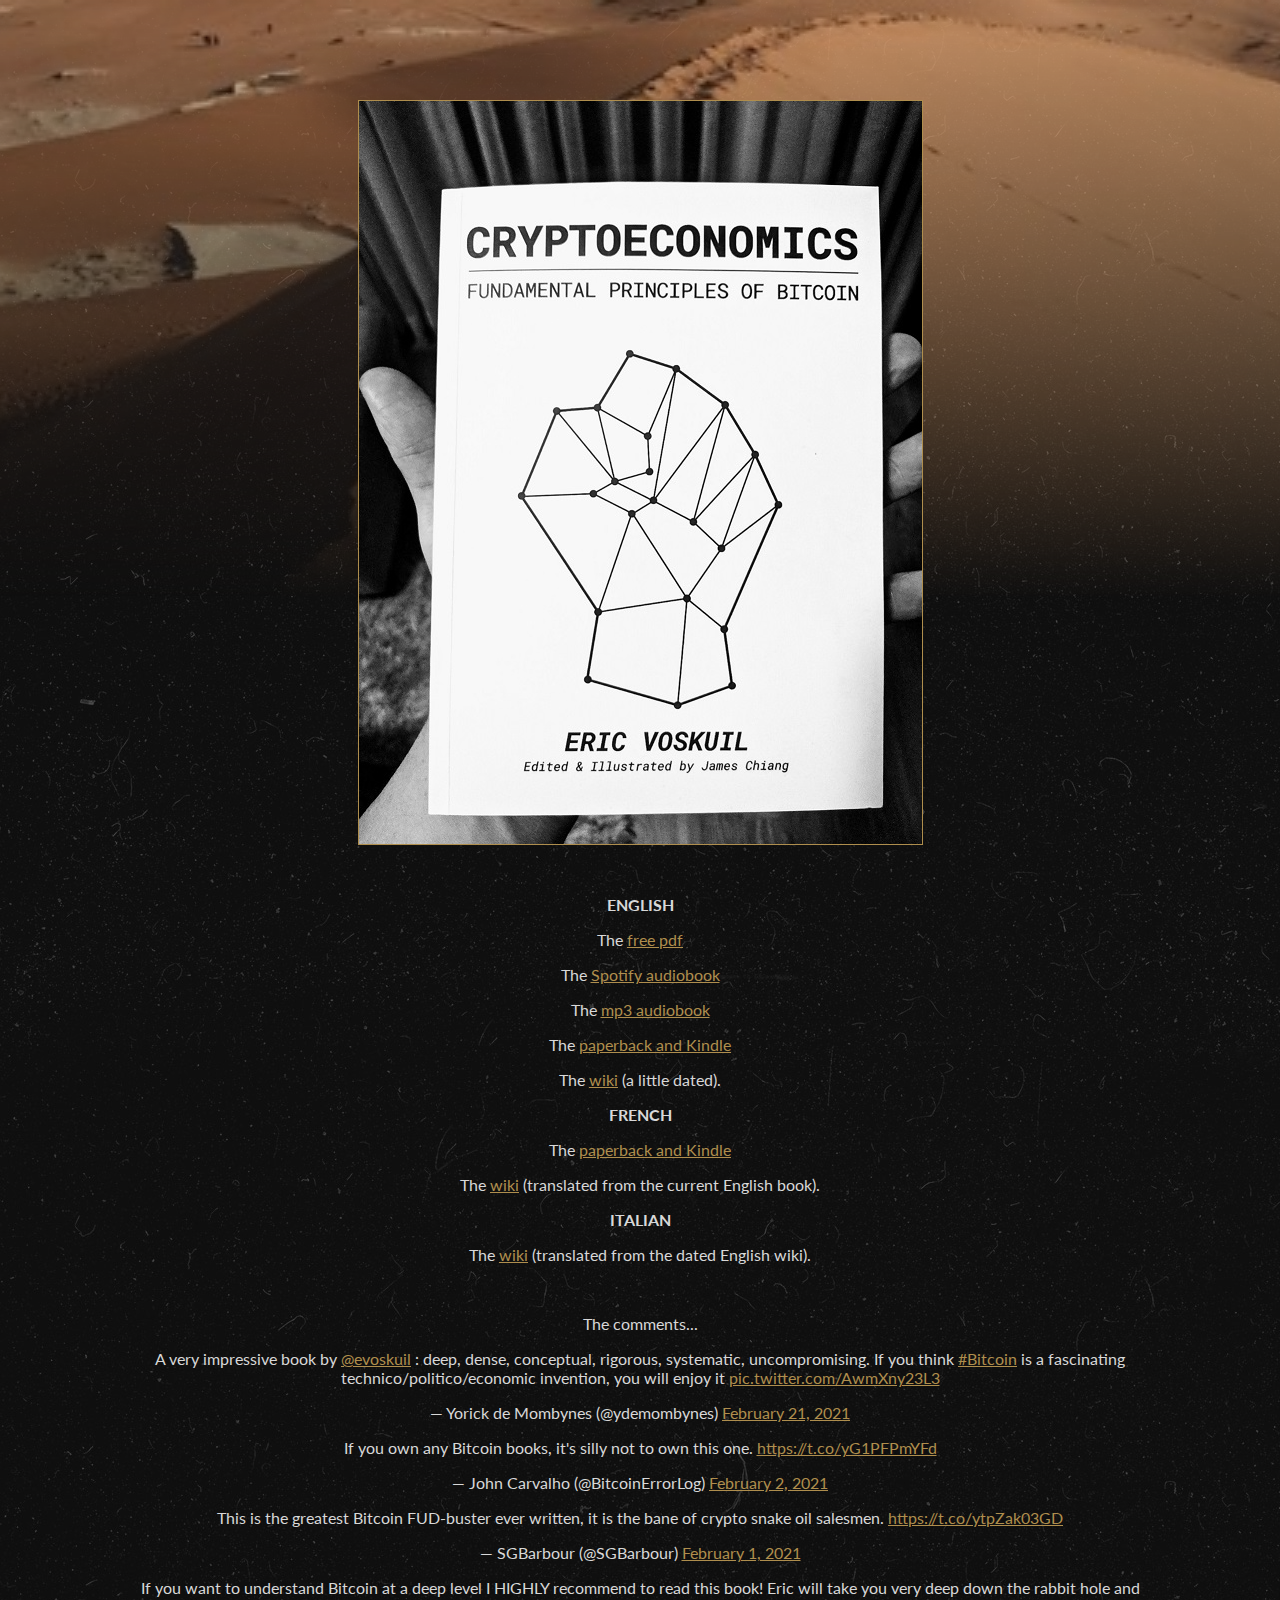
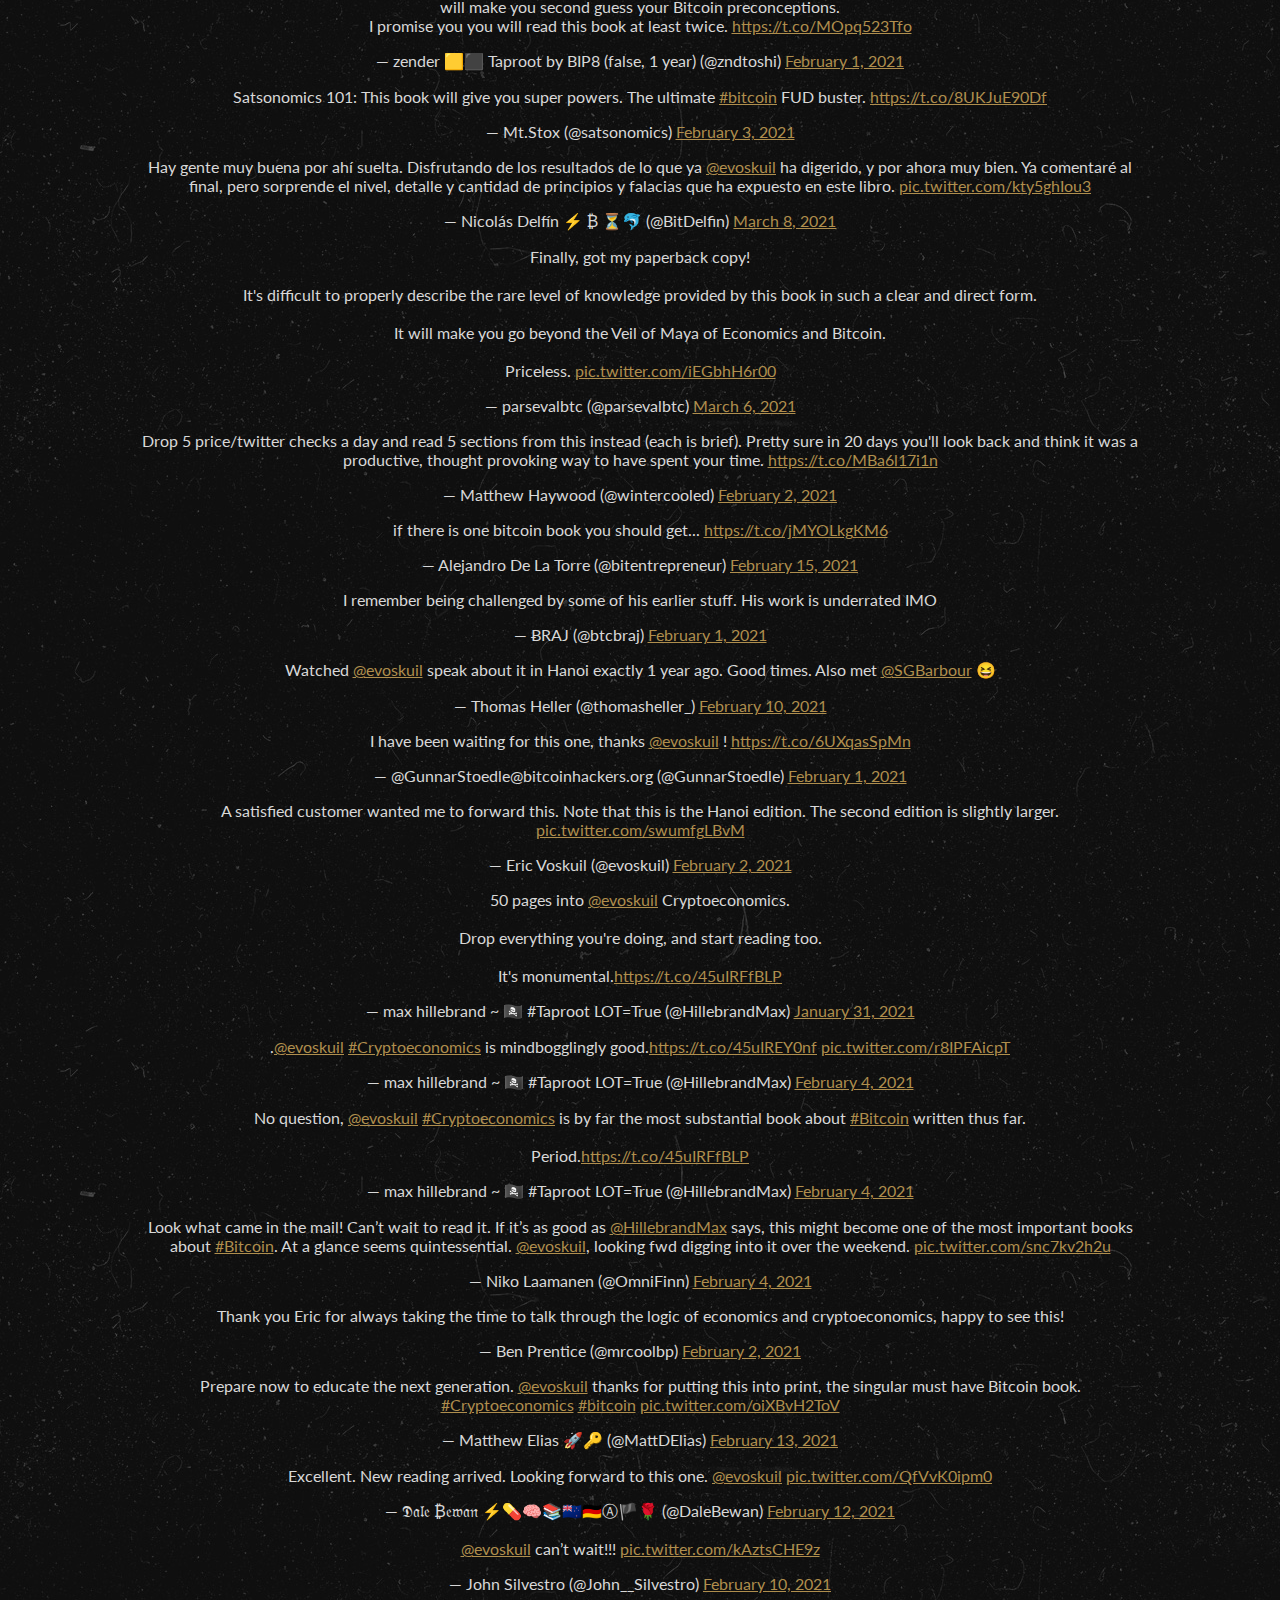
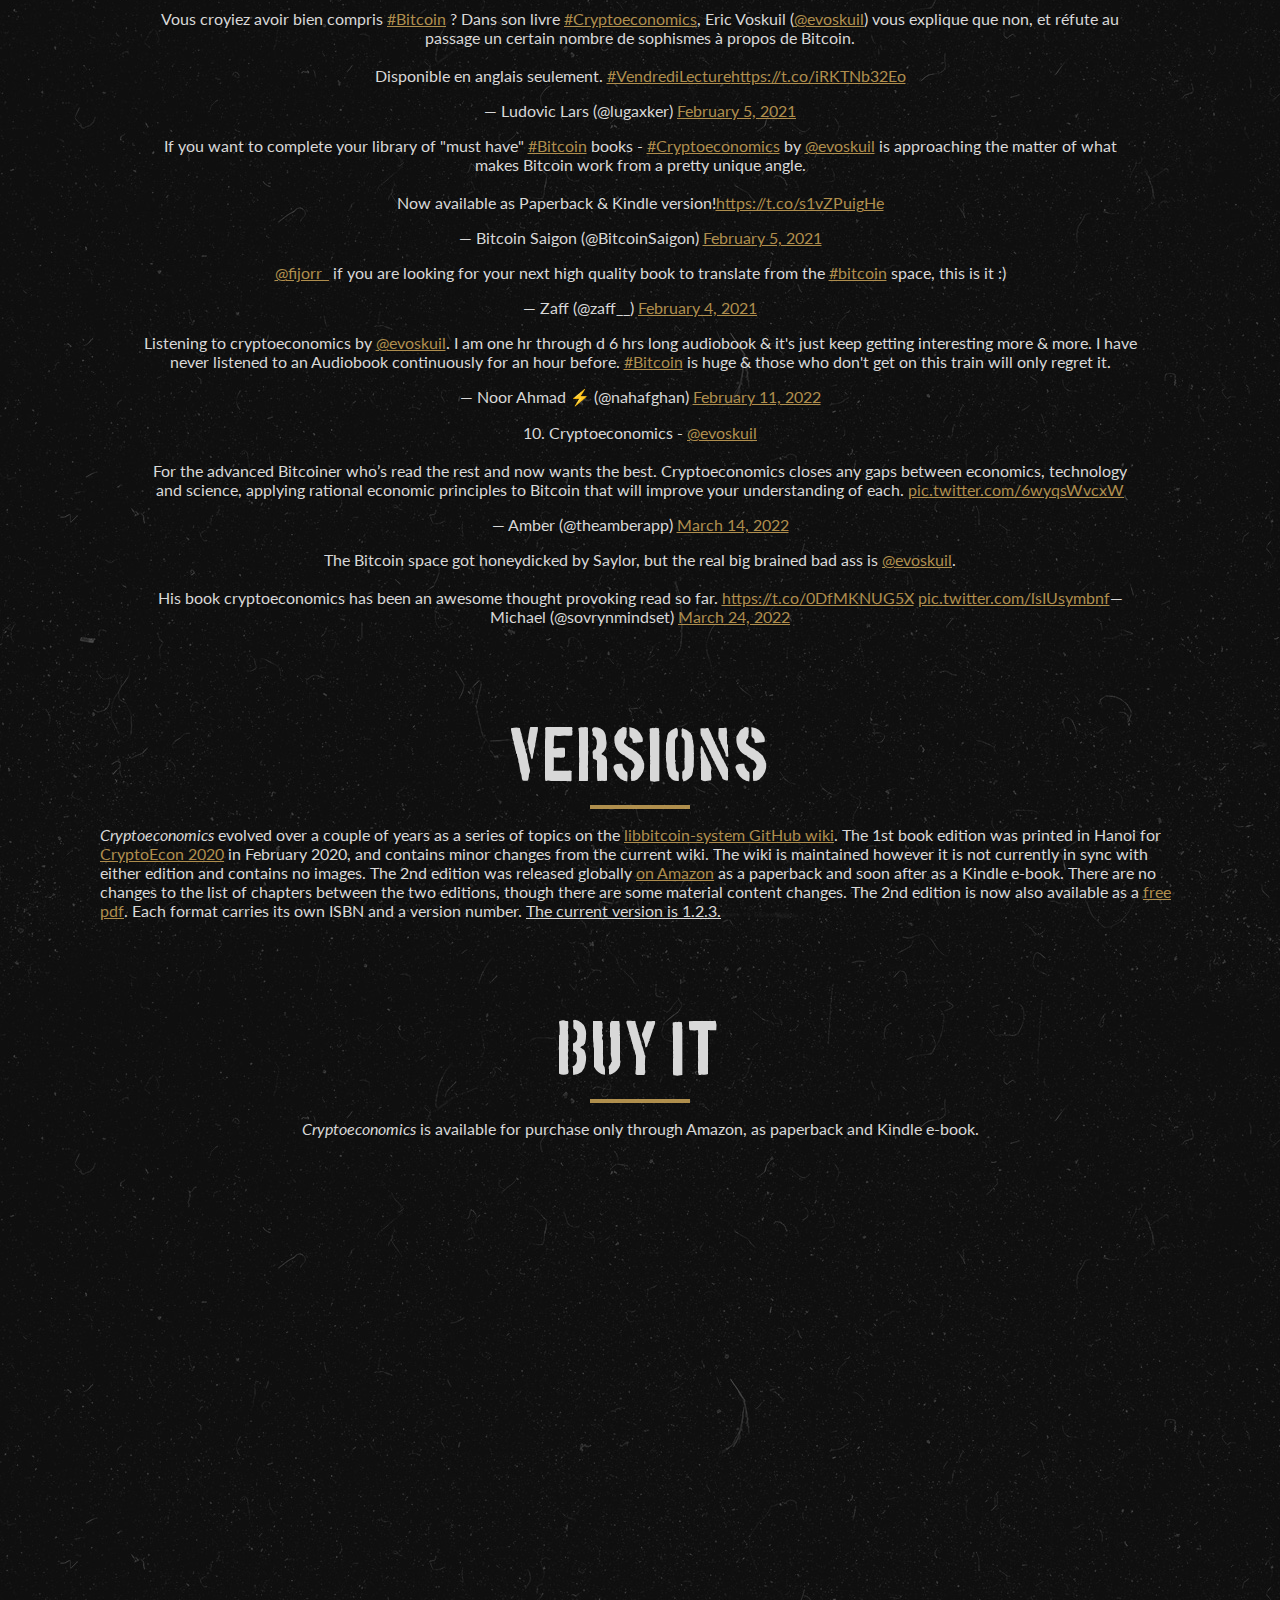
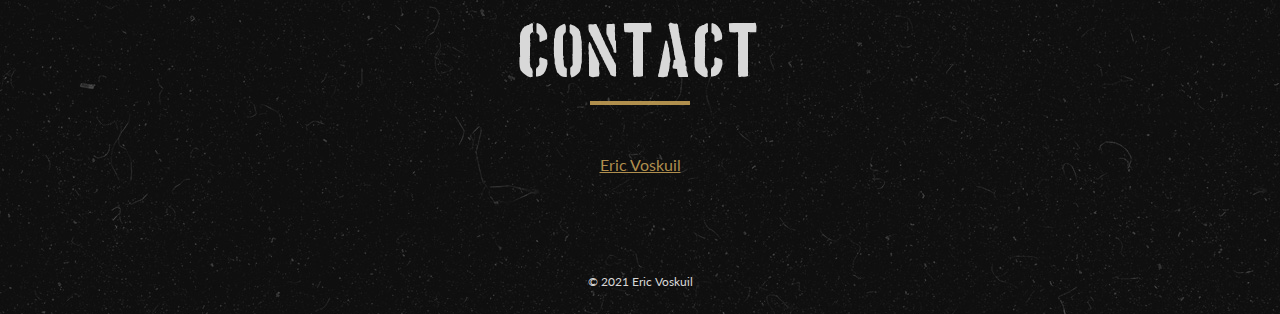
==== commit 64941faa: "Update wiki reference text." ====
--- a/cryptoeconomics/index.html
+++ b/cryptoeconomics/index.html
@@ -40,9 +40,9 @@
                     <p>The <a href="https://github.com/libbitcoin/libbitcoin-system/wiki/Cryptoeconomics" target="blank_">wiki</a> (a little dated).</p>
                     <p><b>FRENCH</b></p>
                     <p>The <a href="https://www.amazon.fr/dp/B09X6Q27GL" target="blank_">paperback and Kindle</a></p>
-                    <p>The <a href="https://github.com/lugaxker/cryptoeconomics-FR-translation#readme" target="blank_">wiki</a> (translated from the English wiki).</p>
+                    <p>The <a href="https://github.com/lugaxker/cryptoeconomics-FR-translation#readme" target="blank_">wiki</a> (translated from the current English book).</p>
                     <p><b>ITALIAN</b></p>
-                    <p>The <a href="https://github.com/parsevalbtc/cryptoeconomics-IT-translation#readme" target="blank_">wiki</a> (translated from the English wiki).</p>
+                    <p>The <a href="https://github.com/parsevalbtc/cryptoeconomics-IT-translation#readme" target="blank_">wiki</a> (translated from the dated English wiki).</p>
 
                 </div>
                 <div class="center-margin">
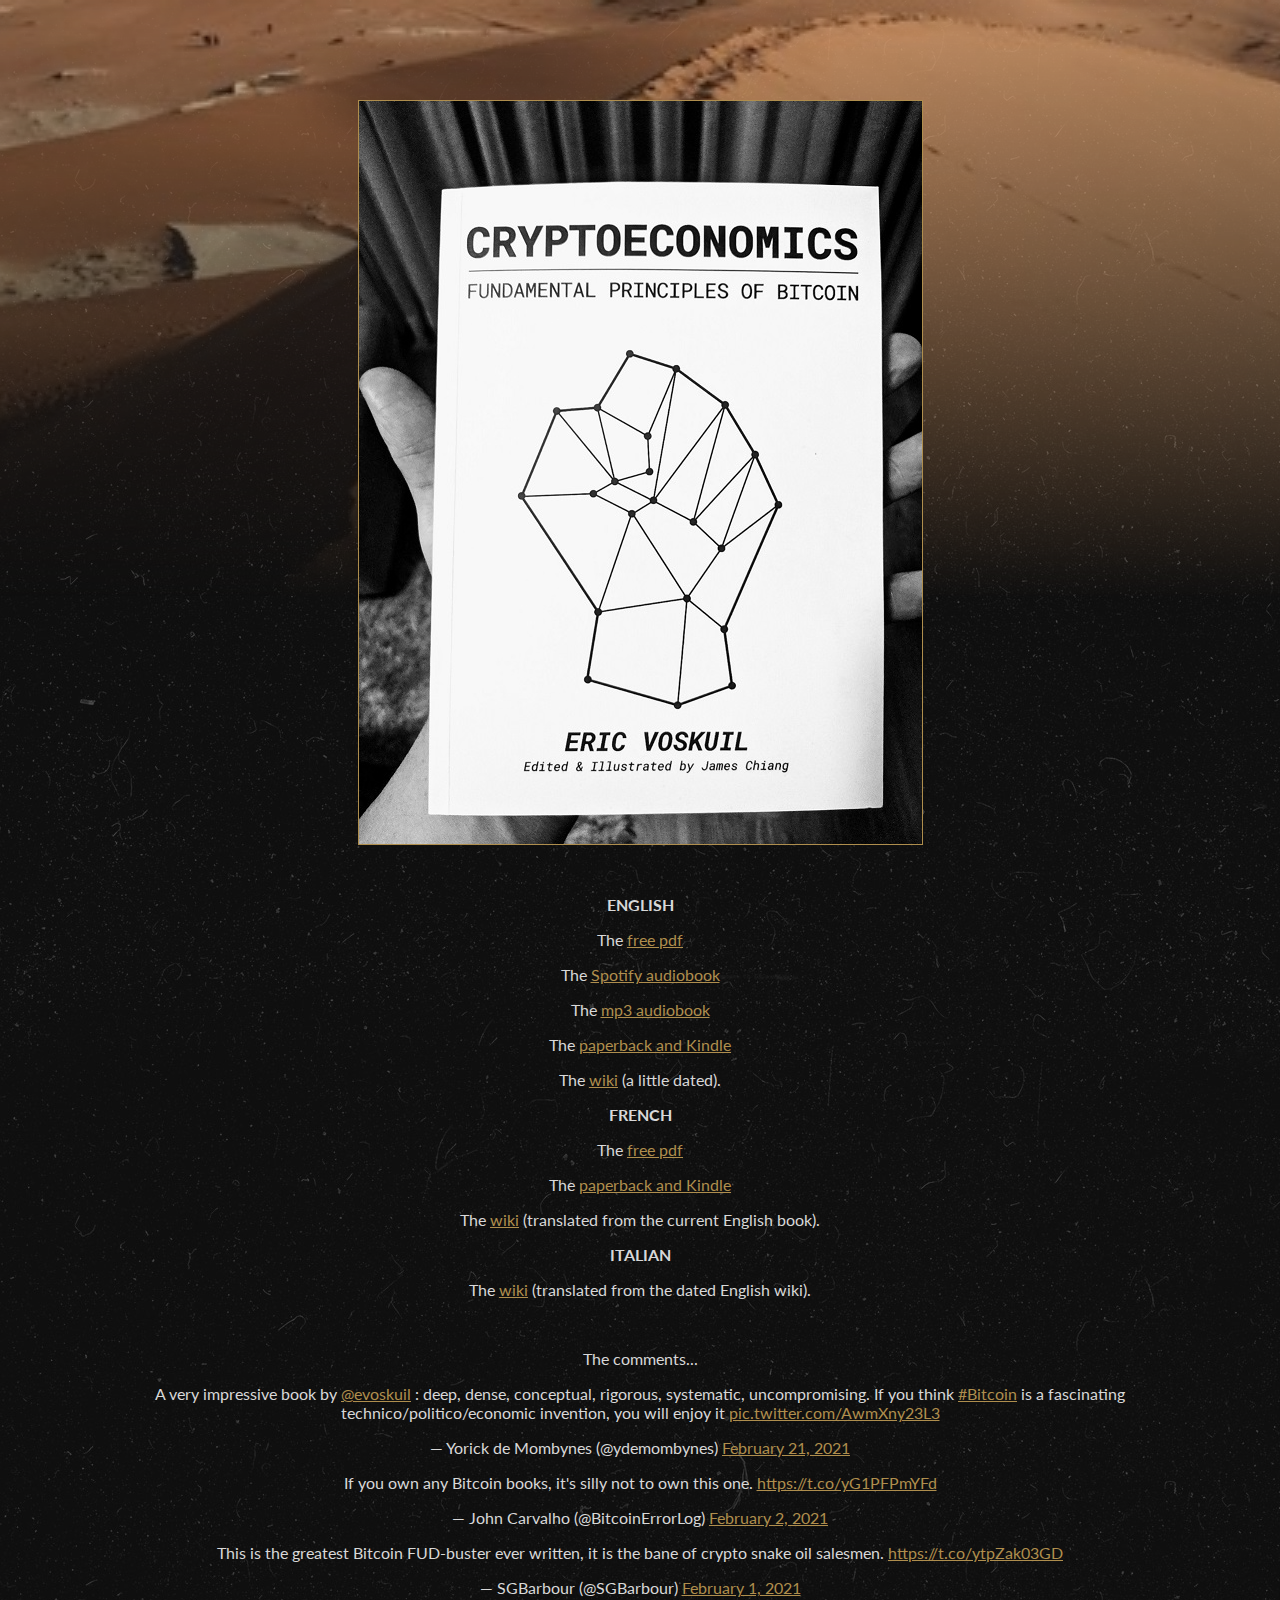
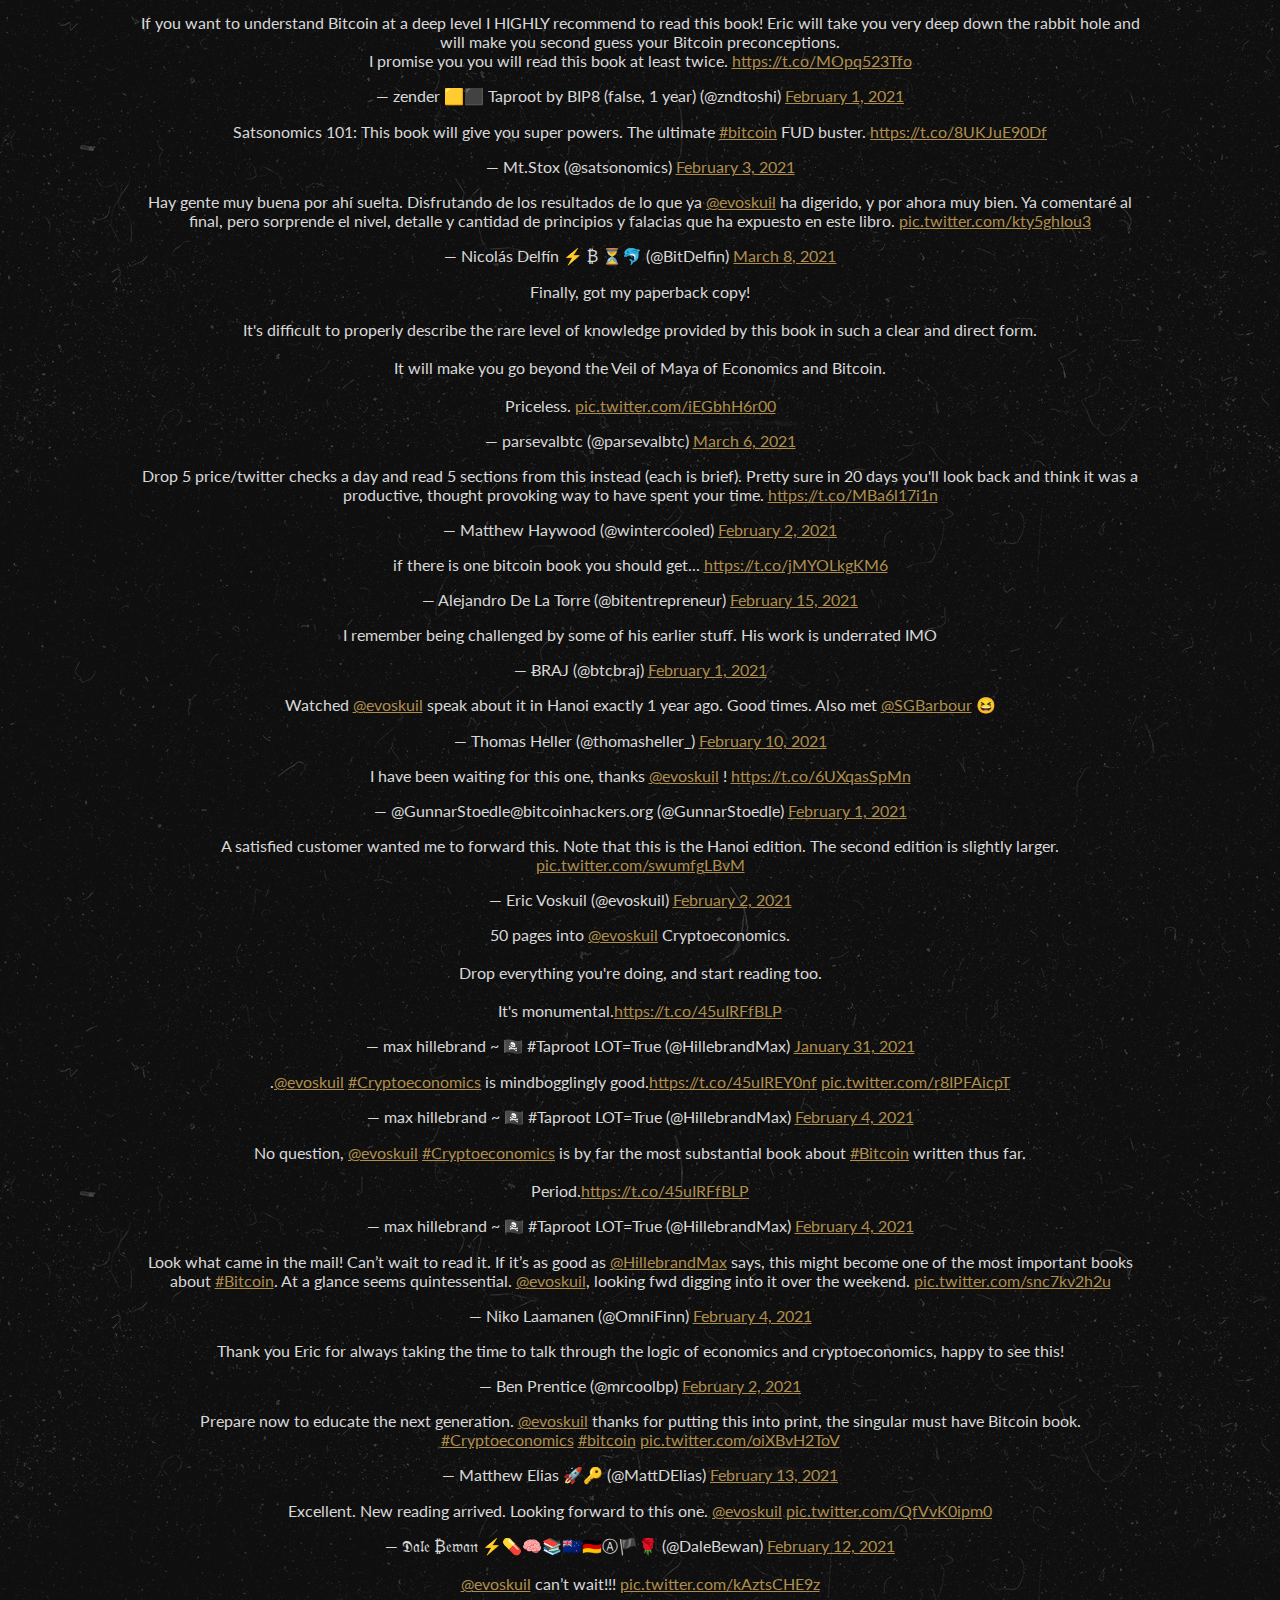
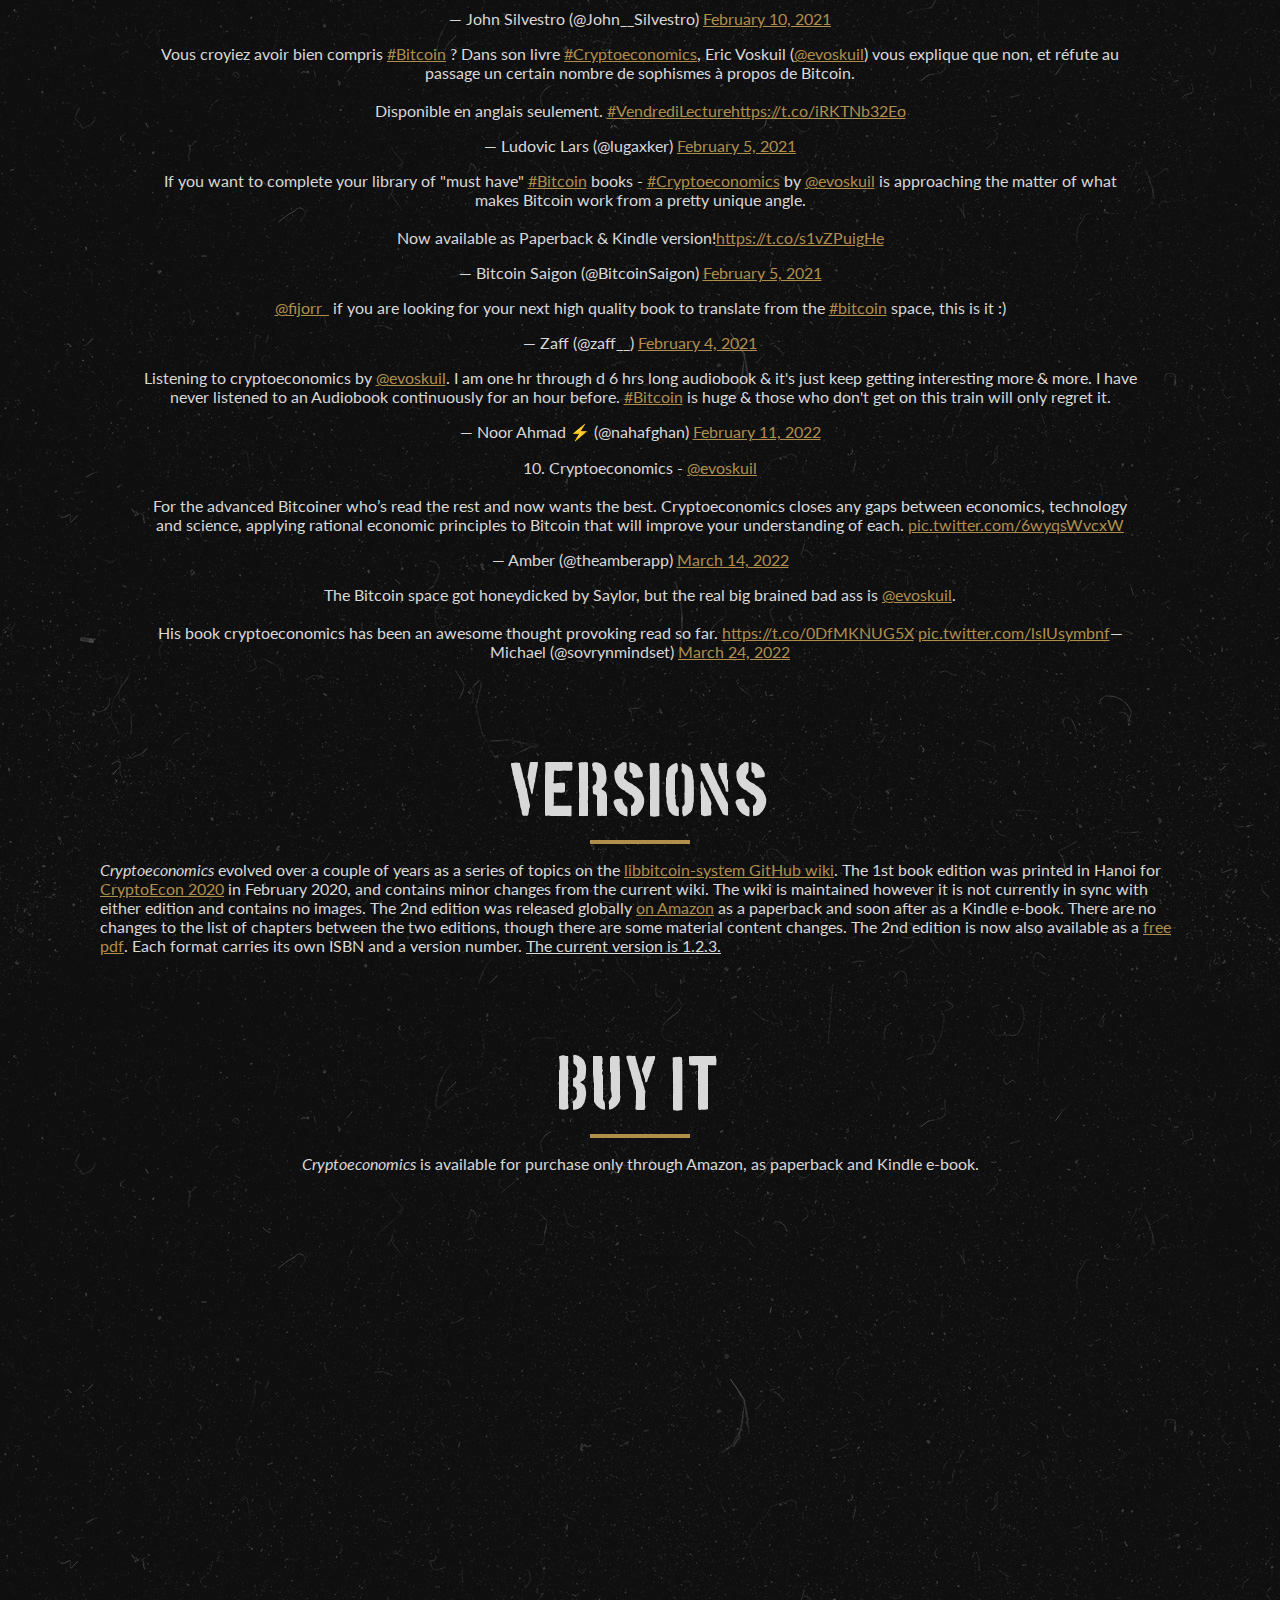
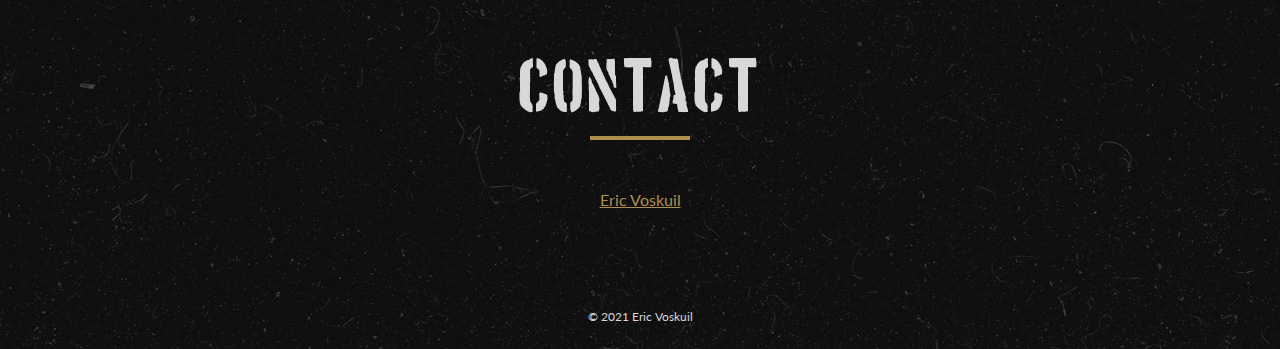
==== commit 03fea96d: "Upload French pdf and add link." ====
--- a/cryptoeconomics/index.html
+++ b/cryptoeconomics/index.html
@@ -39,6 +39,7 @@
                     <p>The <a href="https://www.amazon.com/dp/1735060828" target="blank_">paperback and Kindle</a></p>
                     <p>The <a href="https://github.com/libbitcoin/libbitcoin-system/wiki/Cryptoeconomics" target="blank_">wiki</a> (a little dated).</p>
                     <p><b>FRENCH</b></p>
+                    <p>The <a href="fr/cryptoéconomie.pdf" target="blank_">free pdf</a></p>
                     <p>The <a href="https://www.amazon.fr/dp/B09X6Q27GL" target="blank_">paperback and Kindle</a></p>
                     <p>The <a href="https://github.com/lugaxker/cryptoeconomics-FR-translation#readme" target="blank_">wiki</a> (translated from the current English book).</p>
                     <p><b>ITALIAN</b></p>
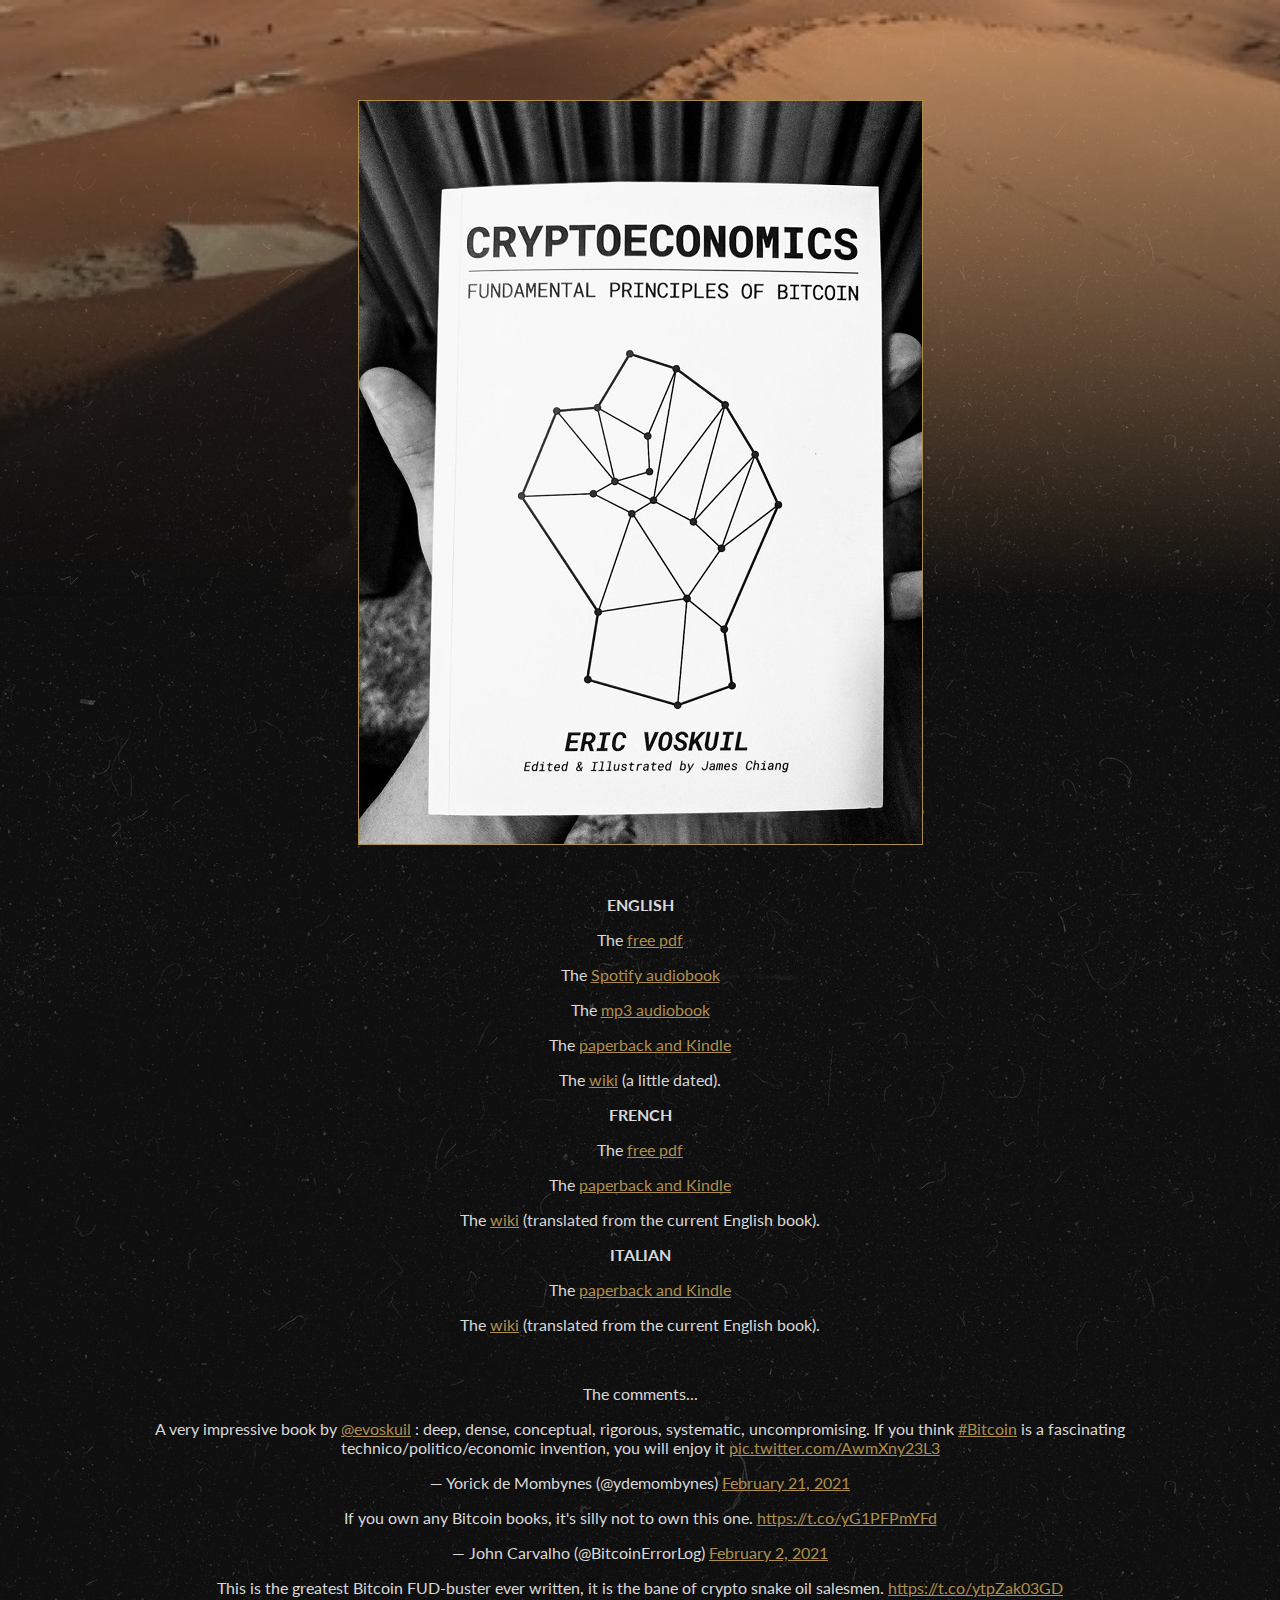
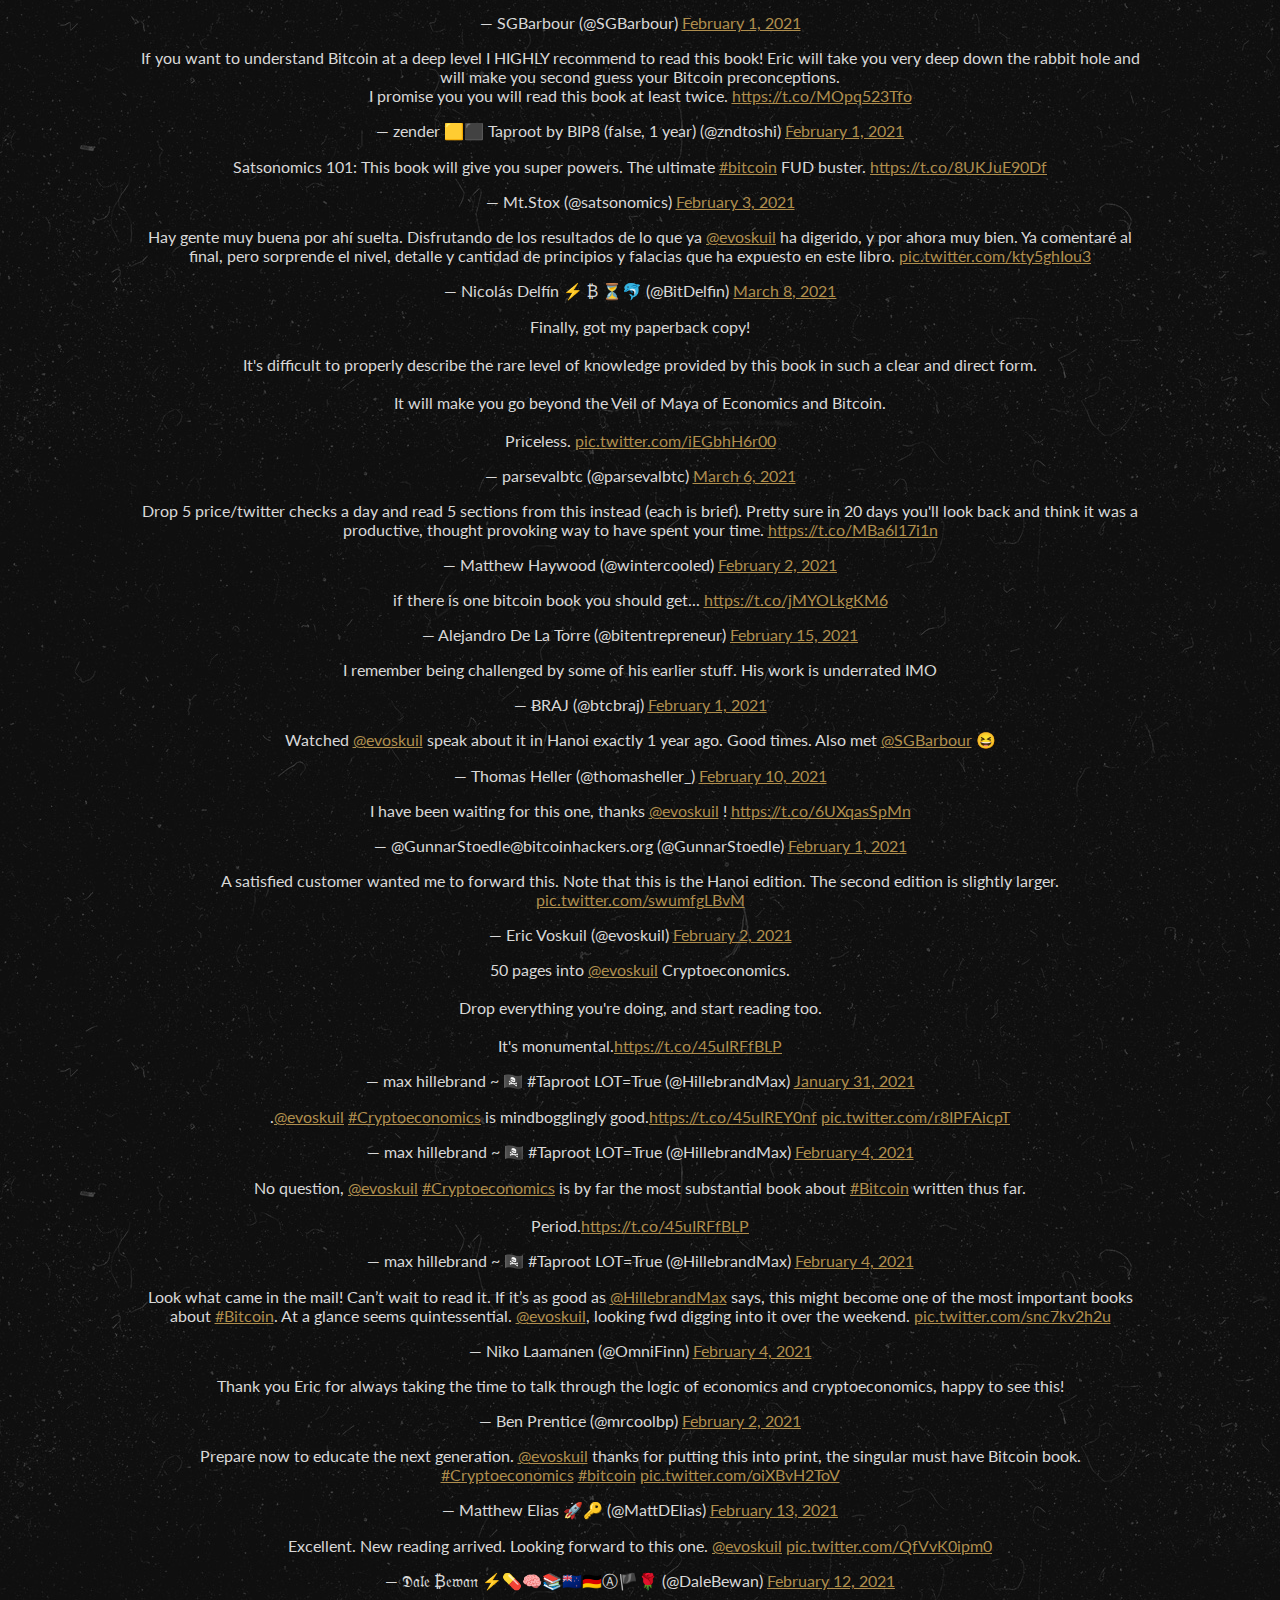
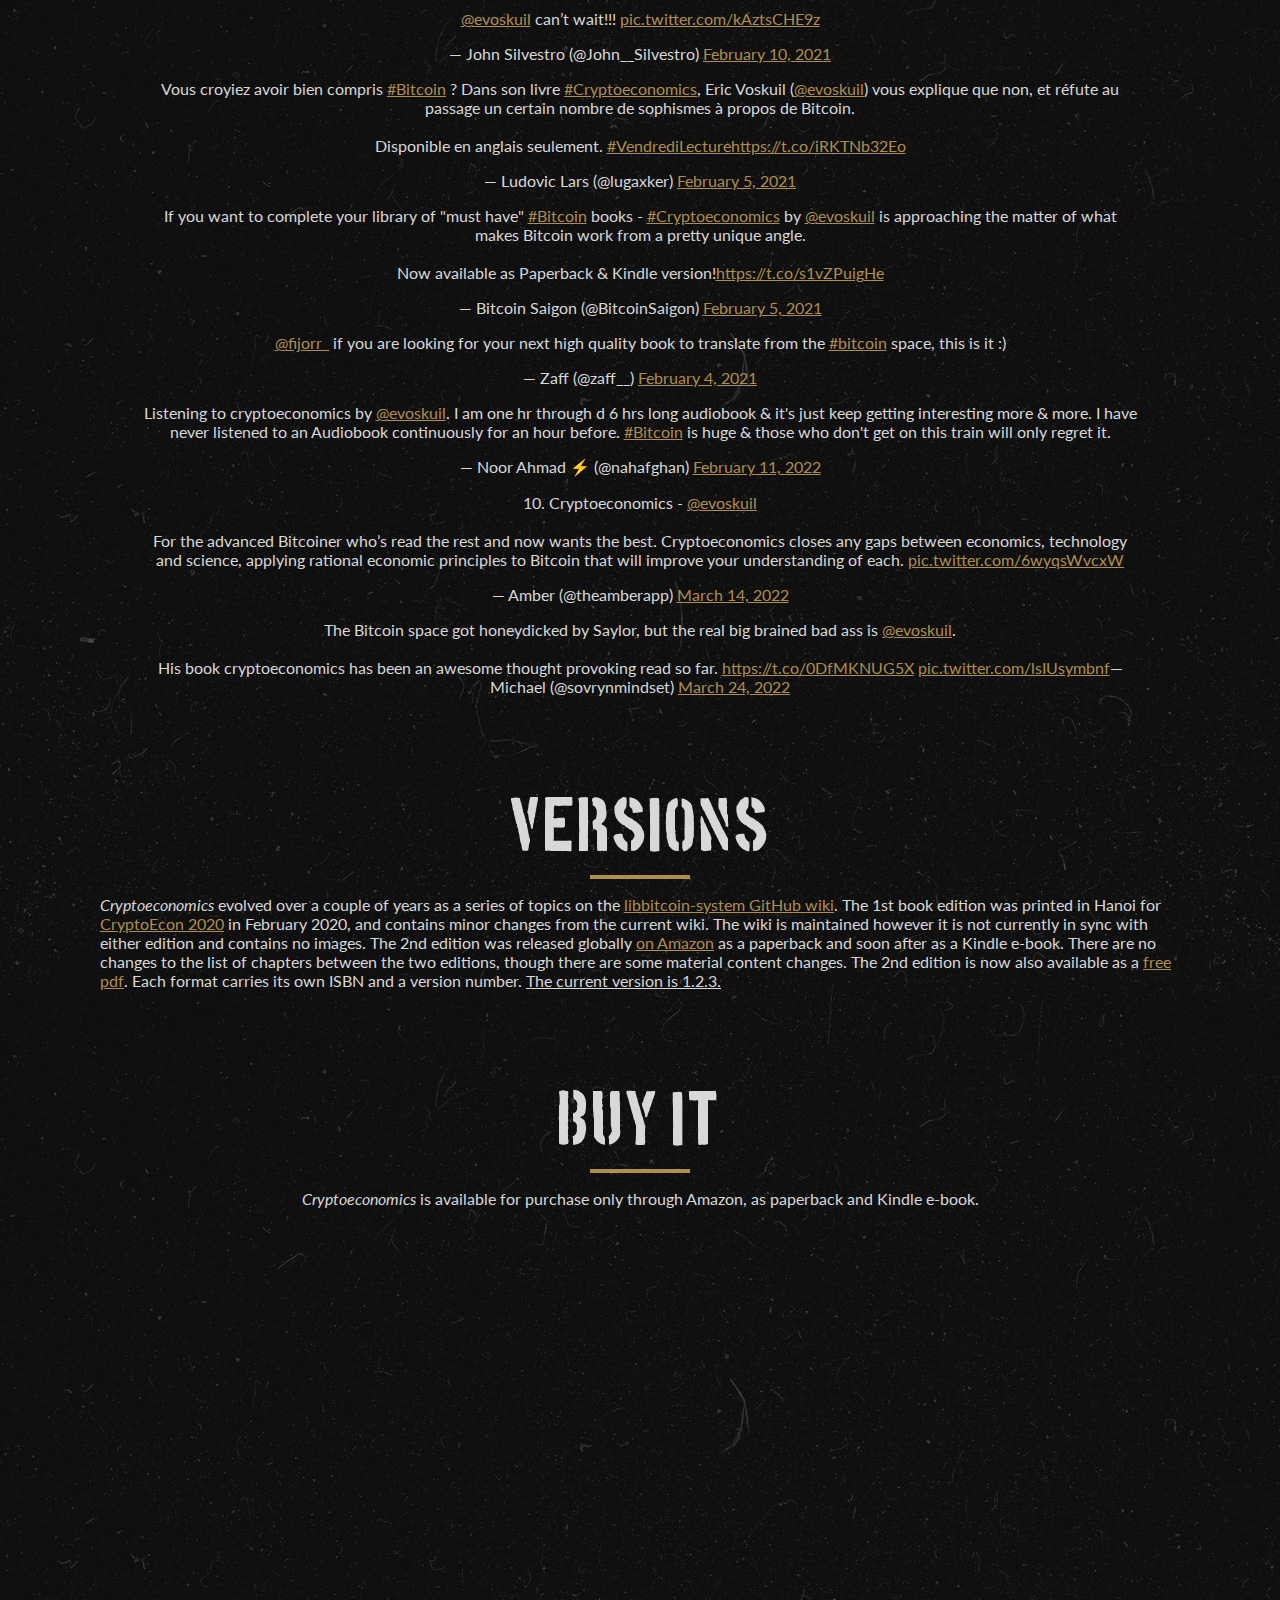
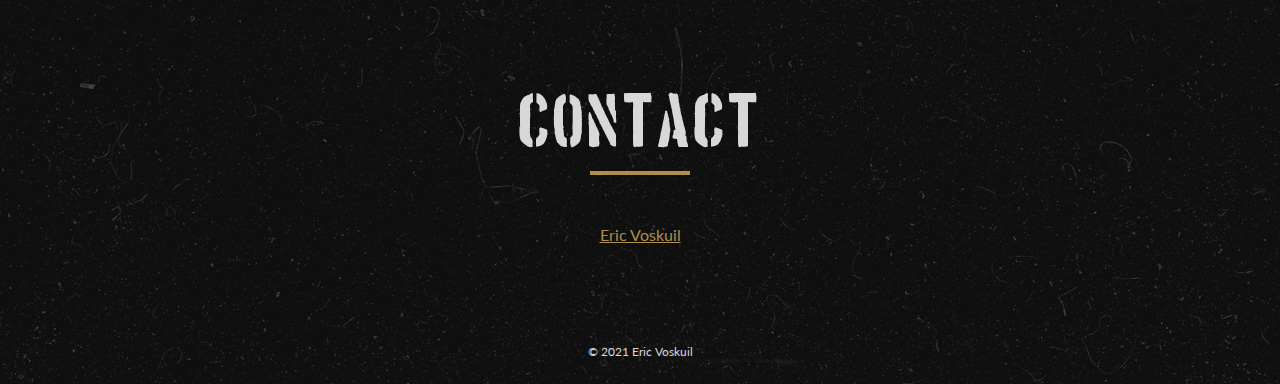
==== commit 56ba9be3: "Add Italian translation amazon link." ====
--- a/cryptoeconomics/index.html
+++ b/cryptoeconomics/index.html
@@ -43,8 +43,9 @@
                     <p>The <a href="https://www.amazon.fr/dp/B09X6Q27GL" target="blank_">paperback and Kindle</a></p>
                     <p>The <a href="https://github.com/lugaxker/cryptoeconomics-FR-translation#readme" target="blank_">wiki</a> (translated from the current English book).</p>
                     <p><b>ITALIAN</b></p>
-                    <p>The <a href="https://github.com/parsevalbtc/cryptoeconomics-IT-translation#readme" target="blank_">wiki</a> (translated from the dated English wiki).</p>
-
+                    <!--<p>The <a href="it/cryptoeconomia.pdf" target="blank_">free pdf</a></p>-->
+                    <p>The <a href="https://www.amazon.it/dp/1735060887" target="blank_">paperback and Kindle</a></p>
+                    <p>The <a href="https://github.com/parsevalbtc/cryptoeconomics-IT-translation#readme" target="blank_">wiki</a> (translated from the current English book).</p>
                 </div>
                 <div class="center-margin">
                 <p>The comments...</p>
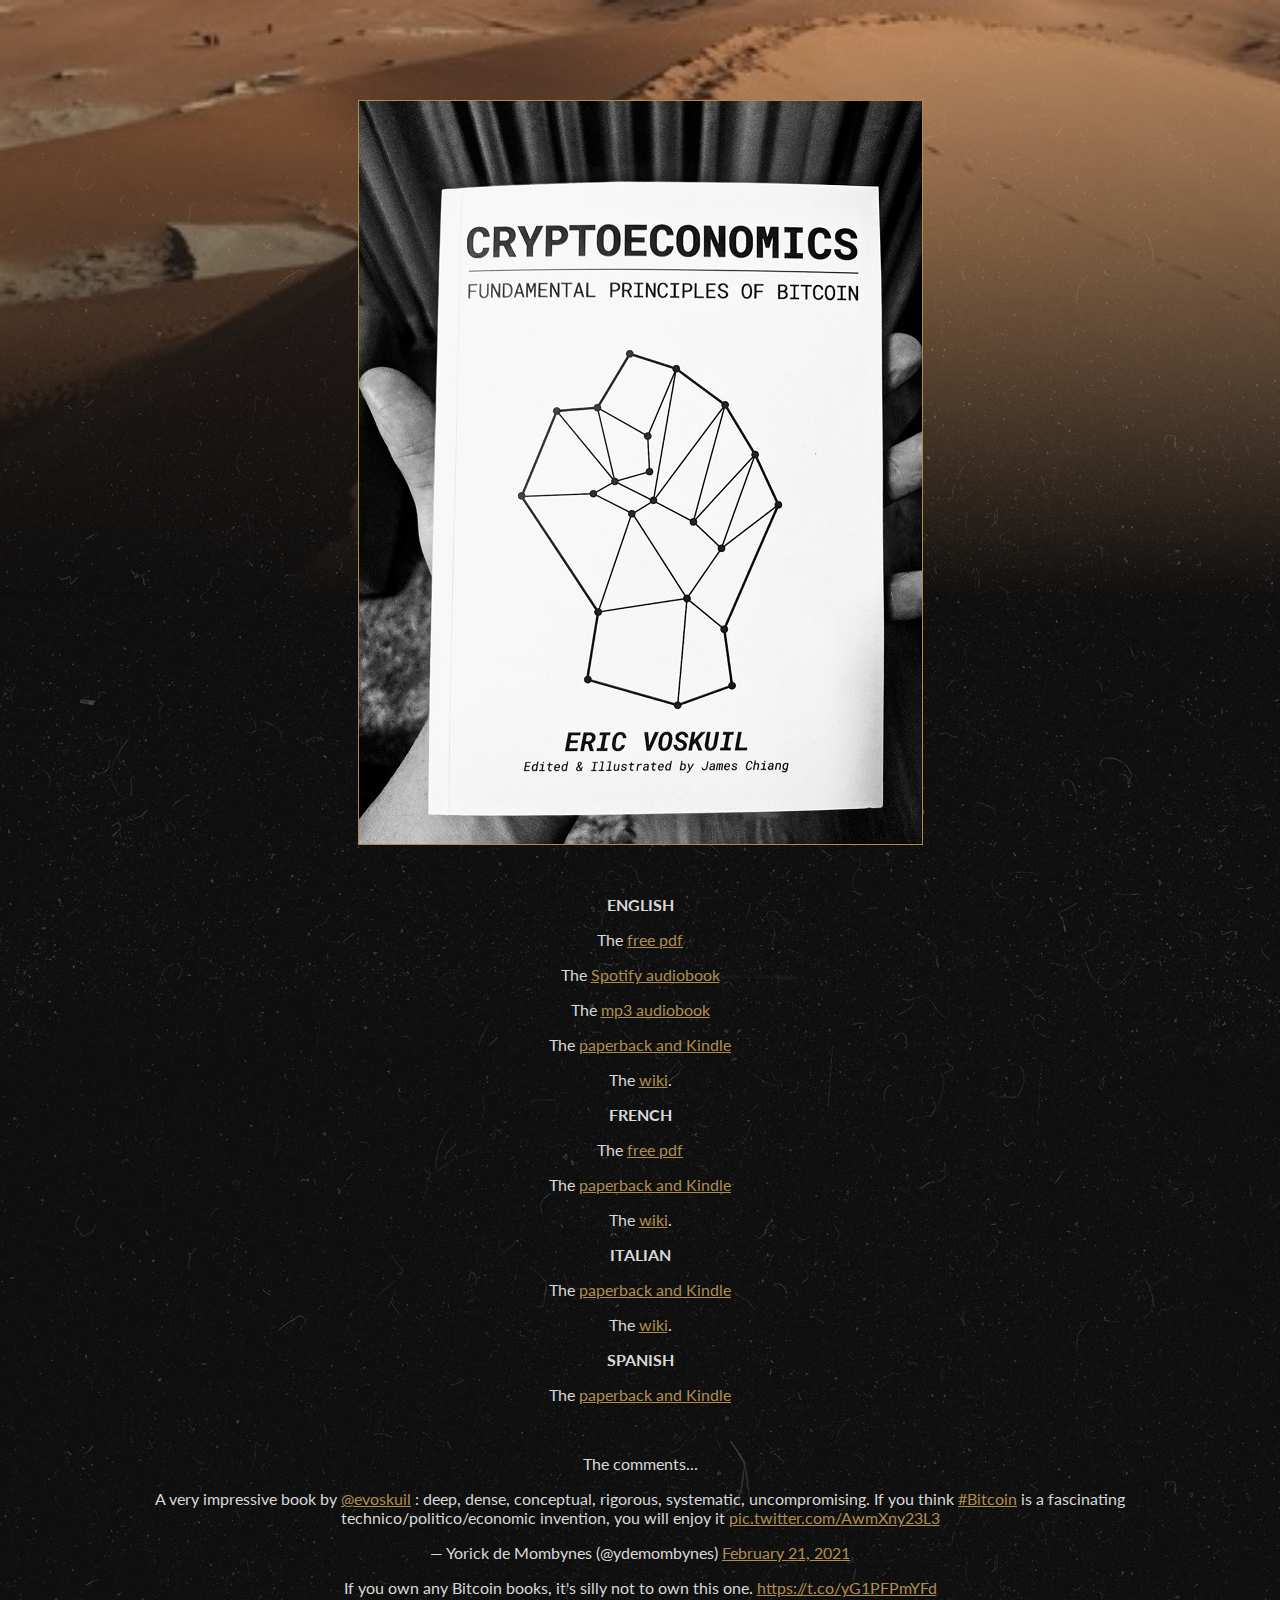
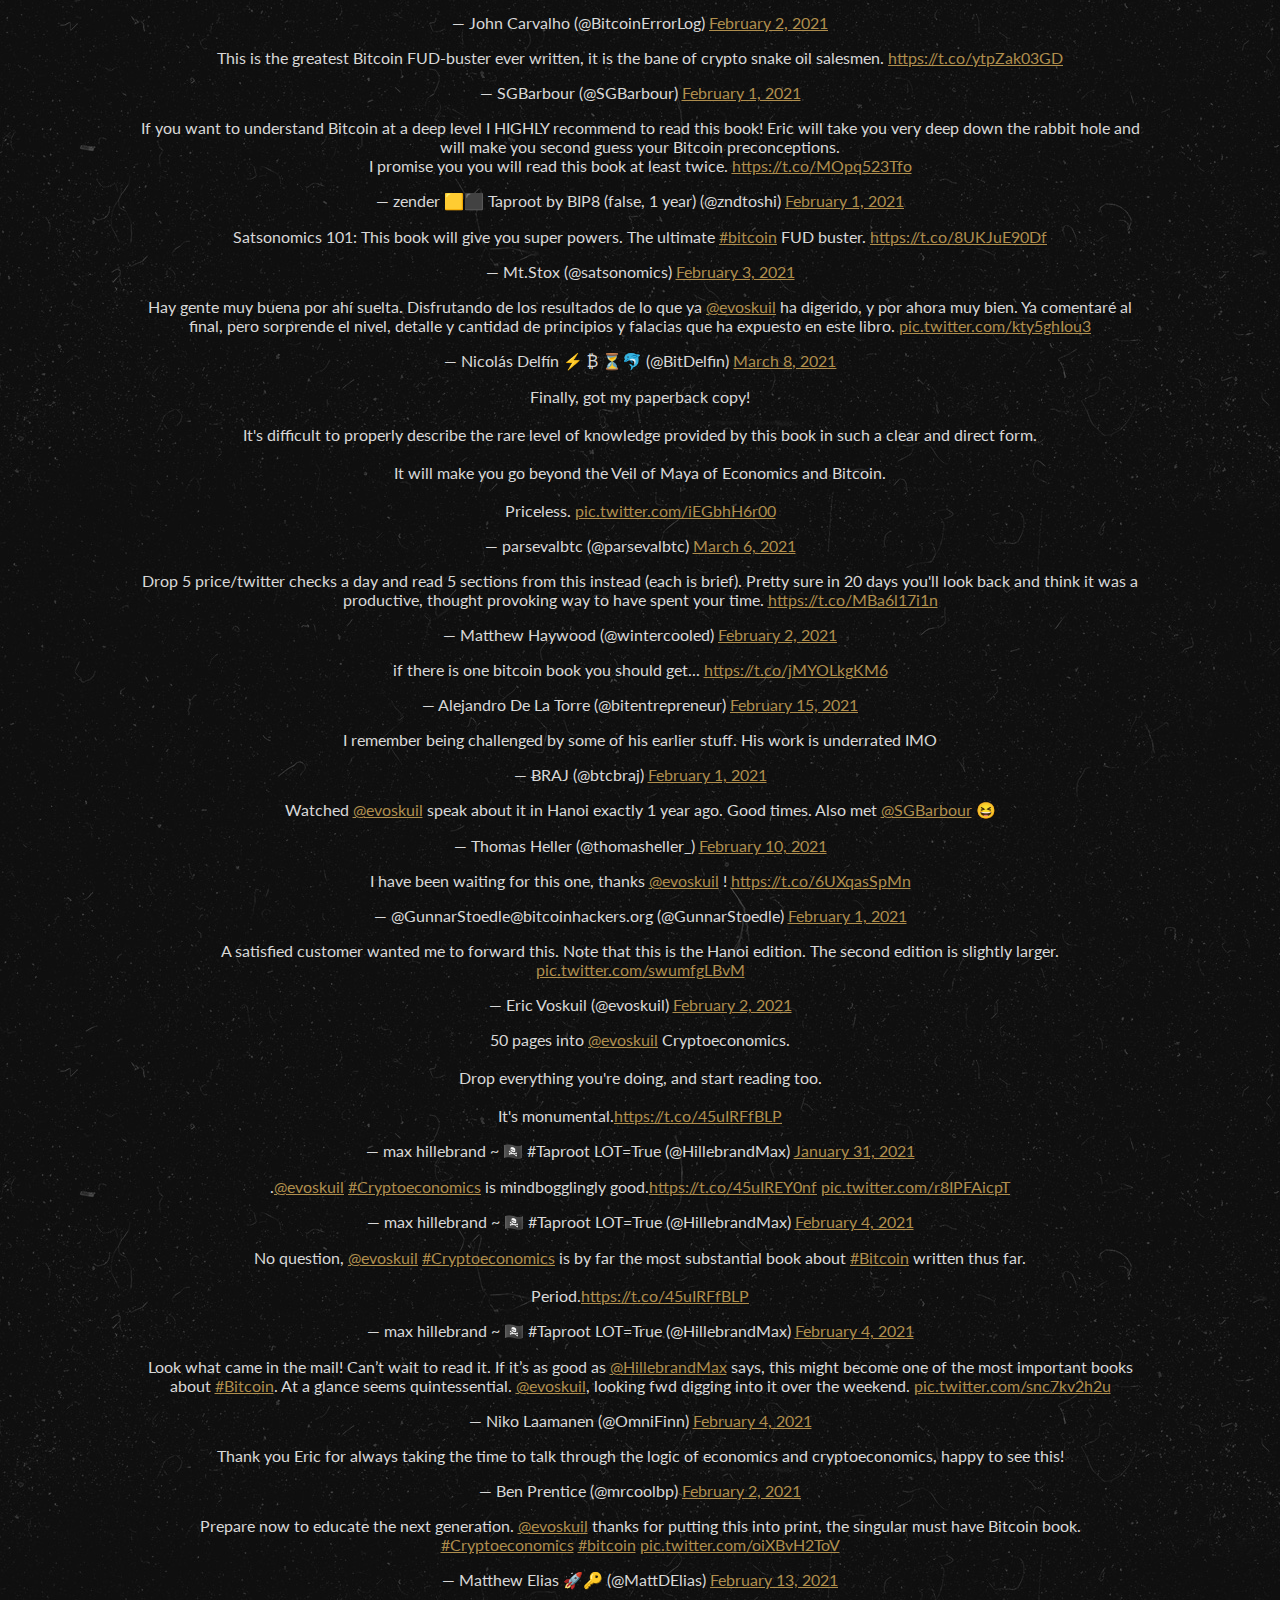
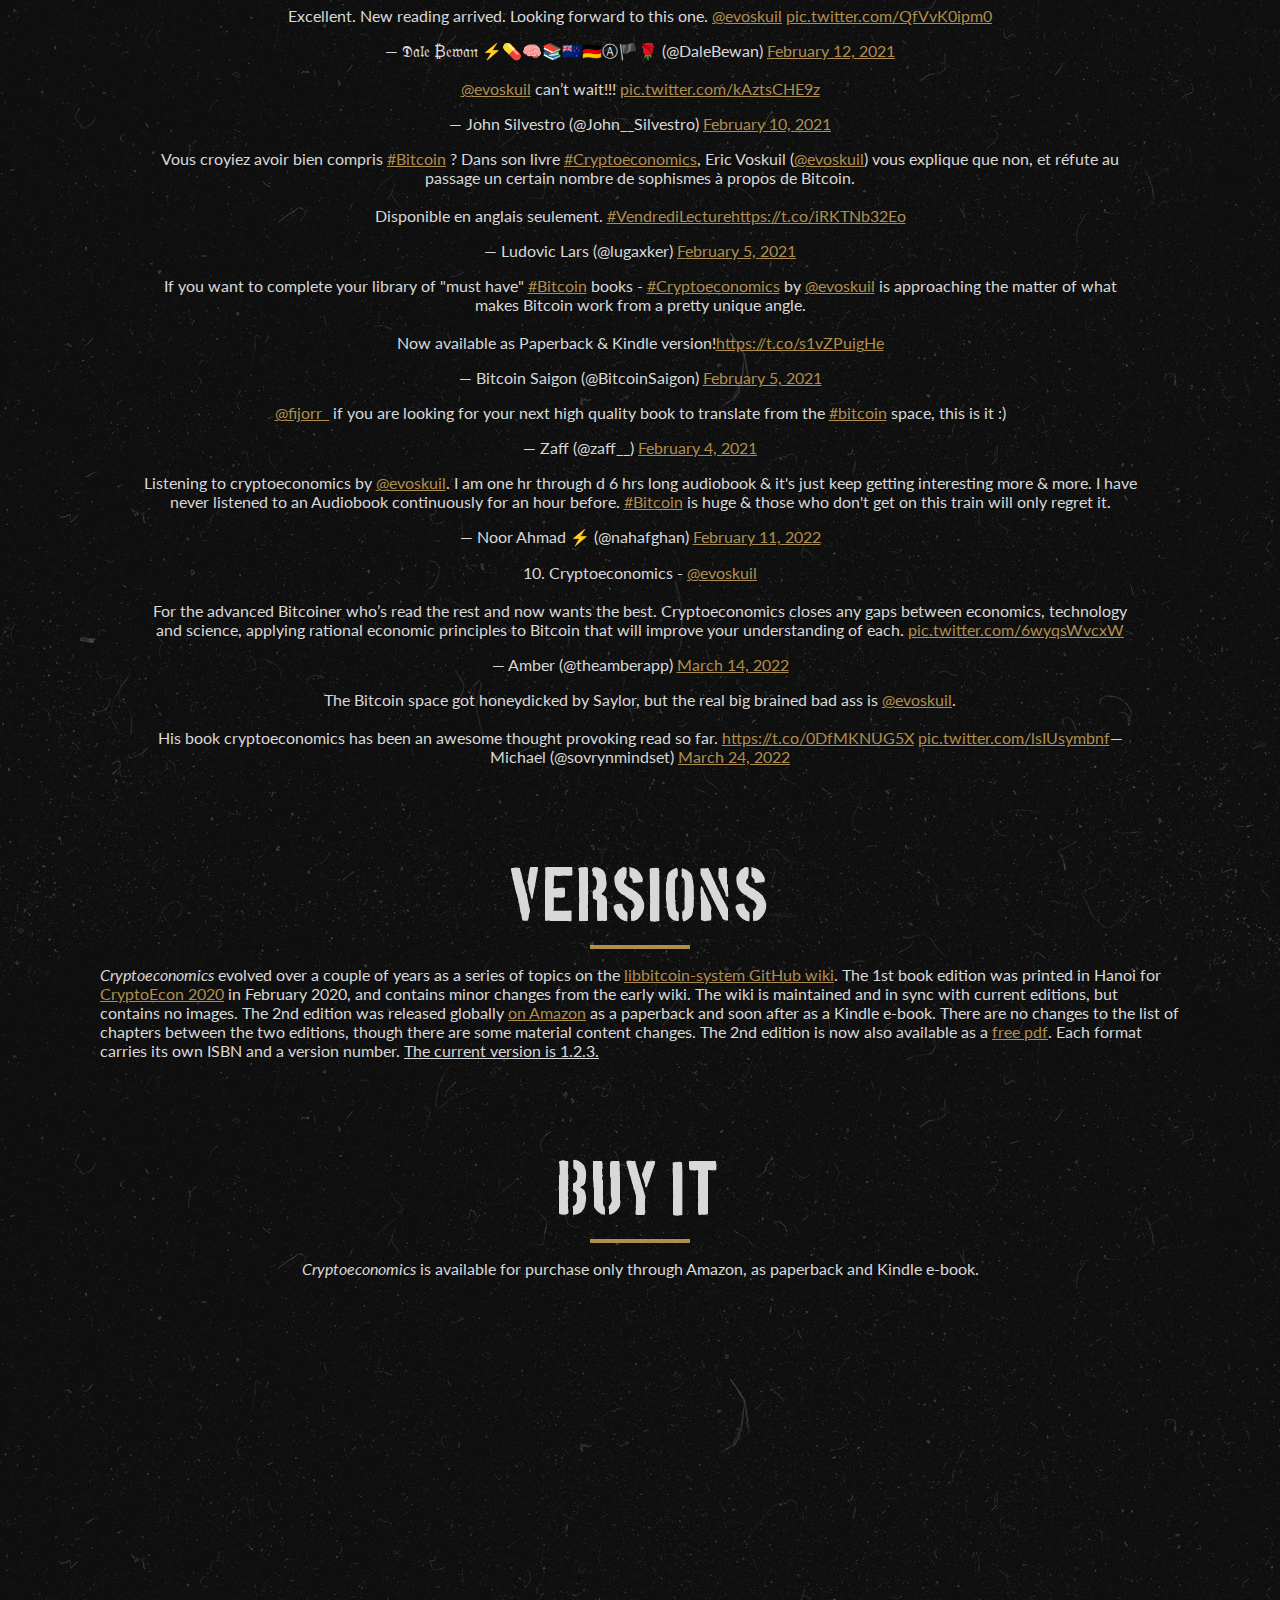
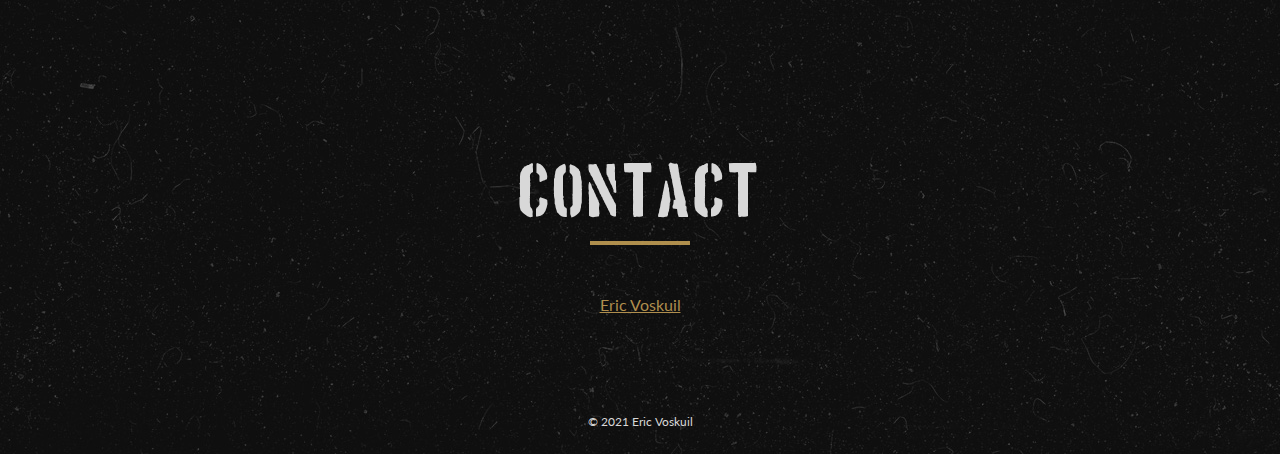
==== commit 86b3300e: "Publish Spanish and update wiki currency info." ====
--- a/cryptoeconomics/index.html
+++ b/cryptoeconomics/index.html
@@ -37,15 +37,18 @@
                     <p>The <a href="https://towardsliberty.com/agora/s/aa8WsHYNyBwzqmT/download/Eric%20Voskuil%20-%20Cryptoeconomics_Fundamental%20Principles%20of%20Bitcoin.mp3
 " target="blank_">mp3 audiobook</a></p>
                     <p>The <a href="https://www.amazon.com/dp/1735060828" target="blank_">paperback and Kindle</a></p>
-                    <p>The <a href="https://github.com/libbitcoin/libbitcoin-system/wiki/Cryptoeconomics" target="blank_">wiki</a> (a little dated).</p>
+                    <p>The <a href="https://github.com/libbitcoin/libbitcoin-system/wiki/Cryptoeconomics" target="blank_">wiki</a>.</p>
                     <p><b>FRENCH</b></p>
                     <p>The <a href="fr/cryptoéconomie.pdf" target="blank_">free pdf</a></p>
                     <p>The <a href="https://www.amazon.fr/dp/B09X6Q27GL" target="blank_">paperback and Kindle</a></p>
-                    <p>The <a href="https://github.com/lugaxker/cryptoeconomics-FR-translation#readme" target="blank_">wiki</a> (translated from the current English book).</p>
+                    <p>The <a href="https://github.com/lugaxker/cryptoeconomics-FR-translation#readme" target="blank_">wiki</a>.</p>
                     <p><b>ITALIAN</b></p>
                     <!--<p>The <a href="it/cryptoeconomia.pdf" target="blank_">free pdf</a></p>-->
                     <p>The <a href="https://www.amazon.it/dp/1735060887" target="blank_">paperback and Kindle</a></p>
-                    <p>The <a href="https://github.com/parsevalbtc/cryptoeconomics-IT-translation#readme" target="blank_">wiki</a> (translated from the current English book).</p>
+                    <p>The <a href="https://github.com/parsevalbtc/cryptoeconomics-IT-translation#readme" target="blank_">wiki</a>.</p>
+                    <p><b>SPANISH</b></p>
+                    <!--<p>The <a href="it/cryptoeconomia.pdf" target="blank_">free pdf</a></p>-->
+                    <p>The <a href="https://www.amazon.es/dp/B0BGF68MDB" target="blank_">paperback and Kindle</a></p>
                 </div>
                 <div class="center-margin">
                 <p>The comments...</p>
@@ -111,7 +114,7 @@
             <div class="content">
                 <div class="event">
                     <p>
-                        <i>Cryptoeconomics</i> evolved over a couple of years as a series of topics on the <a href="https://github.com/libbitcoin/libbitcoin-system/wiki/Cryptoeconomics" target="_blank">libbitcoin-system GitHub wiki</a>. The 1st book edition was printed in Hanoi for <a href="https://cryptoecon.org" target="_blank">CryptoEcon 2020</a> in February 2020, and contains minor changes from the current wiki. The wiki is maintained however it is not currently in sync with either edition and contains no images. The 2nd edition was released globally <a href="https://www.amazon.com/dp/1735060828" target="blank_">on Amazon</a> as a paperback and soon after as a Kindle e-book. There are no changes to the list of chapters between the two editions, though there are some material content changes. The 2nd edition is now also available as a <a href="Cryptoeconomics.pdf" target="blank_">free pdf</a>. Each format carries its own ISBN and a version number. <u>The current version is 1.2.3.</u>
+                        <i>Cryptoeconomics</i> evolved over a couple of years as a series of topics on the <a href="https://github.com/libbitcoin/libbitcoin-system/wiki/Cryptoeconomics" target="_blank">libbitcoin-system GitHub wiki</a>. The 1st book edition was printed in Hanoi for <a href="https://cryptoecon.org" target="_blank">CryptoEcon 2020</a> in February 2020, and contains minor changes from the early wiki. The wiki is maintained and in sync with current editions, but contains no images. The 2nd edition was released globally <a href="https://www.amazon.com/dp/1735060828" target="blank_">on Amazon</a> as a paperback and soon after as a Kindle e-book. There are no changes to the list of chapters between the two editions, though there are some material content changes. The 2nd edition is now also available as a <a href="Cryptoeconomics.pdf" target="blank_">free pdf</a>. Each format carries its own ISBN and a version number. <u>The current version is 1.2.3.</u>
                     </p>
                 </div>
             </div>
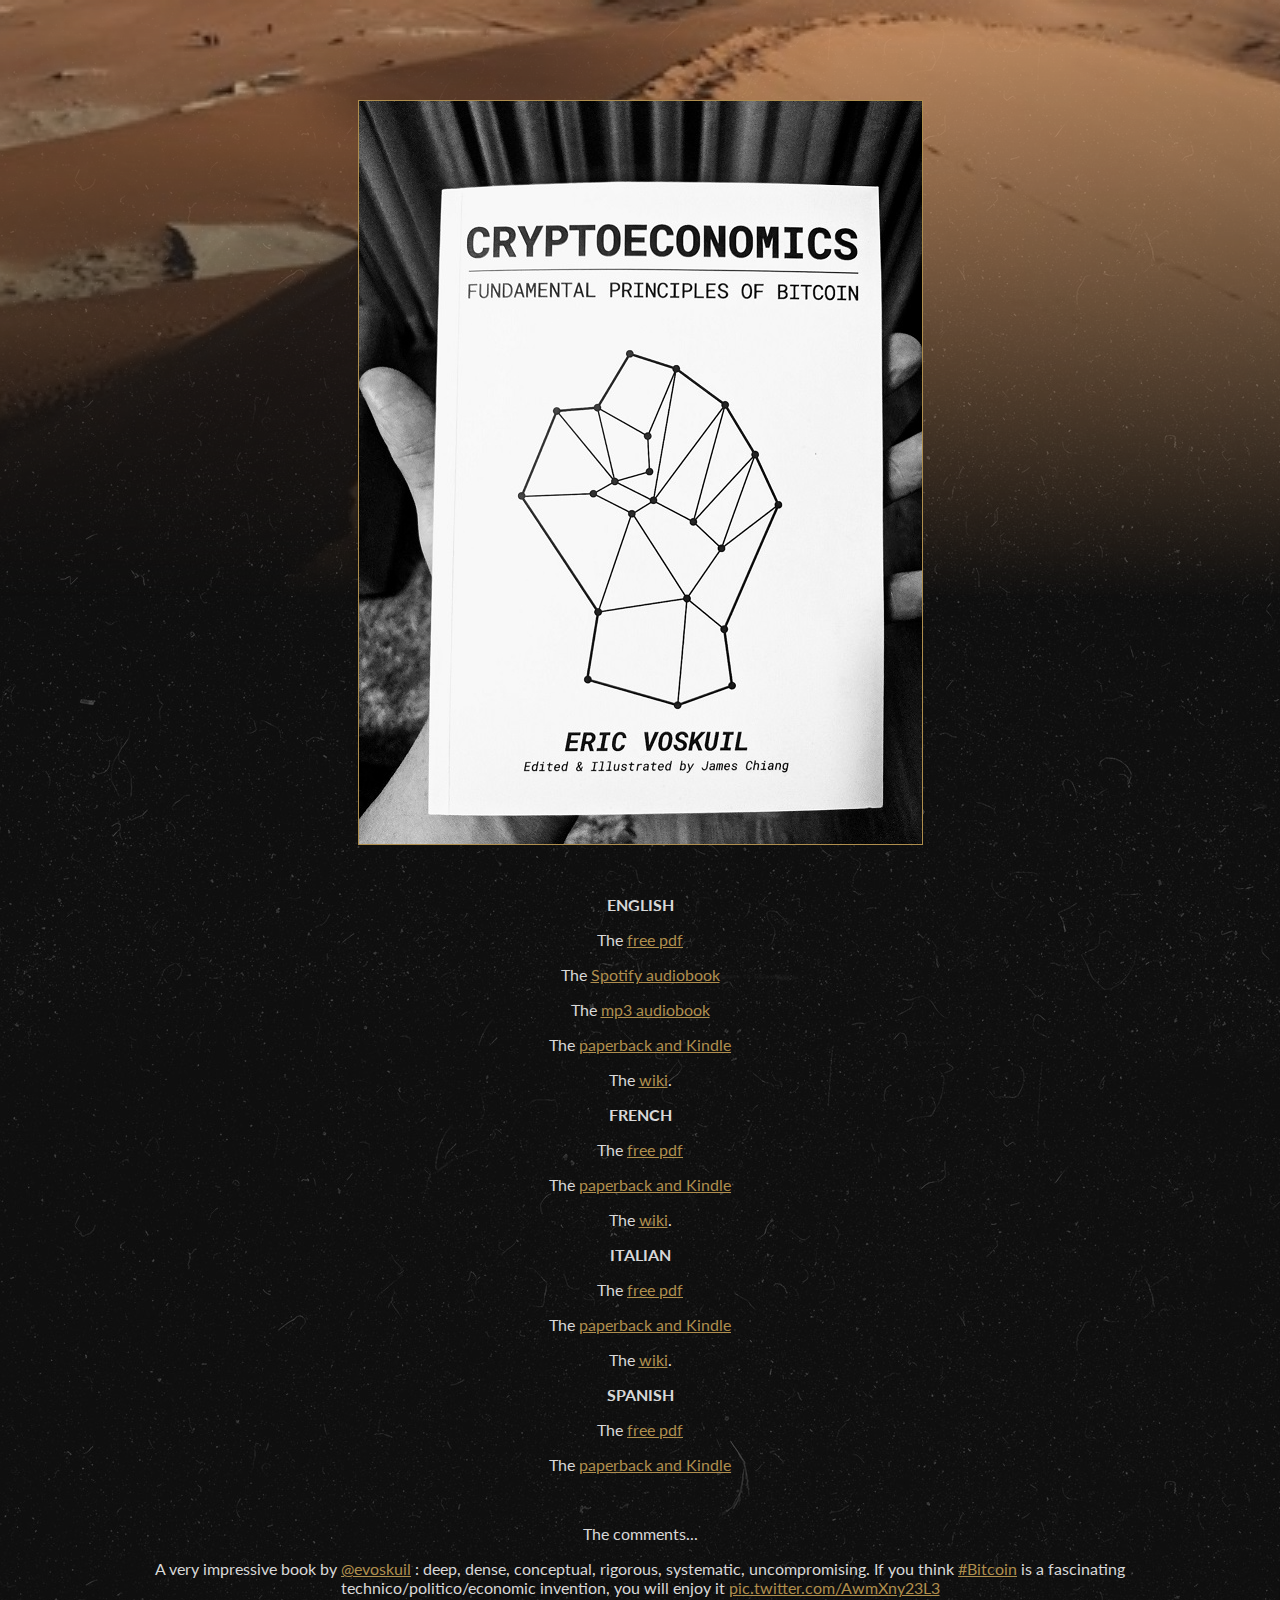
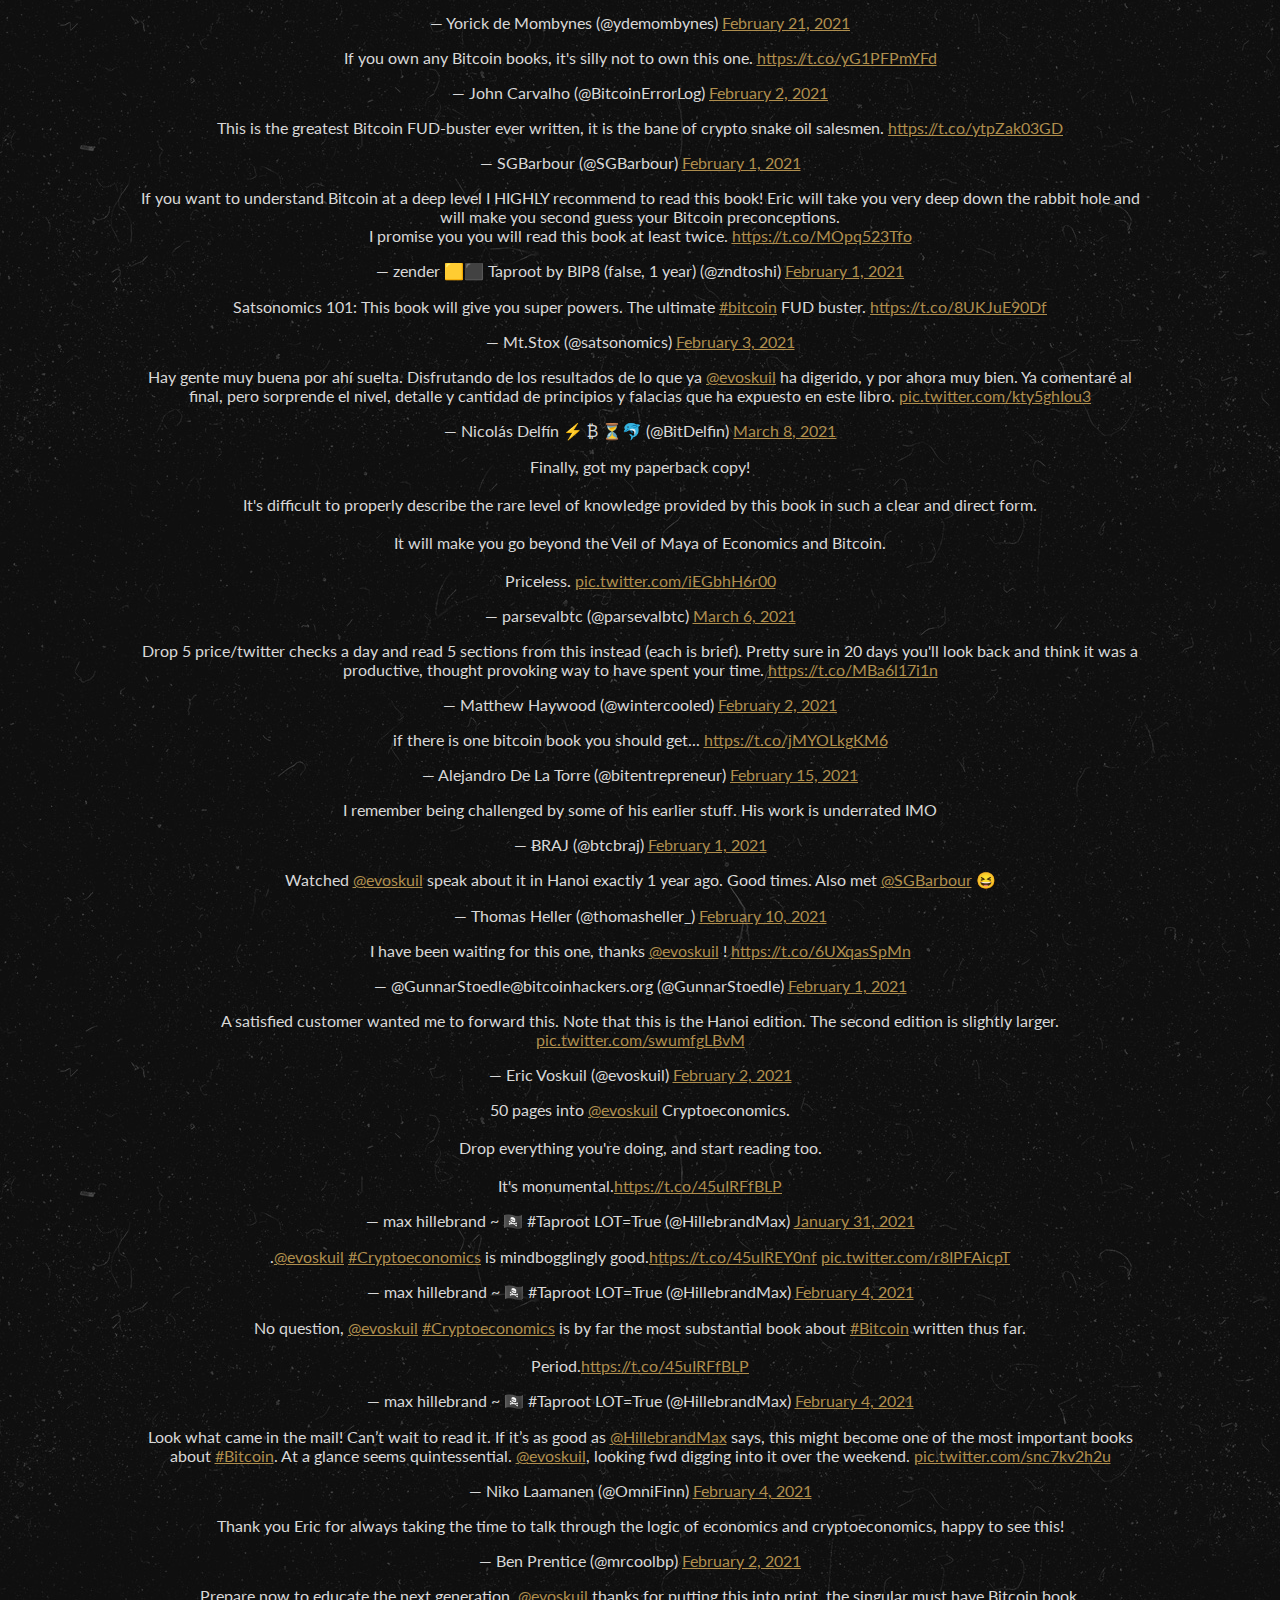
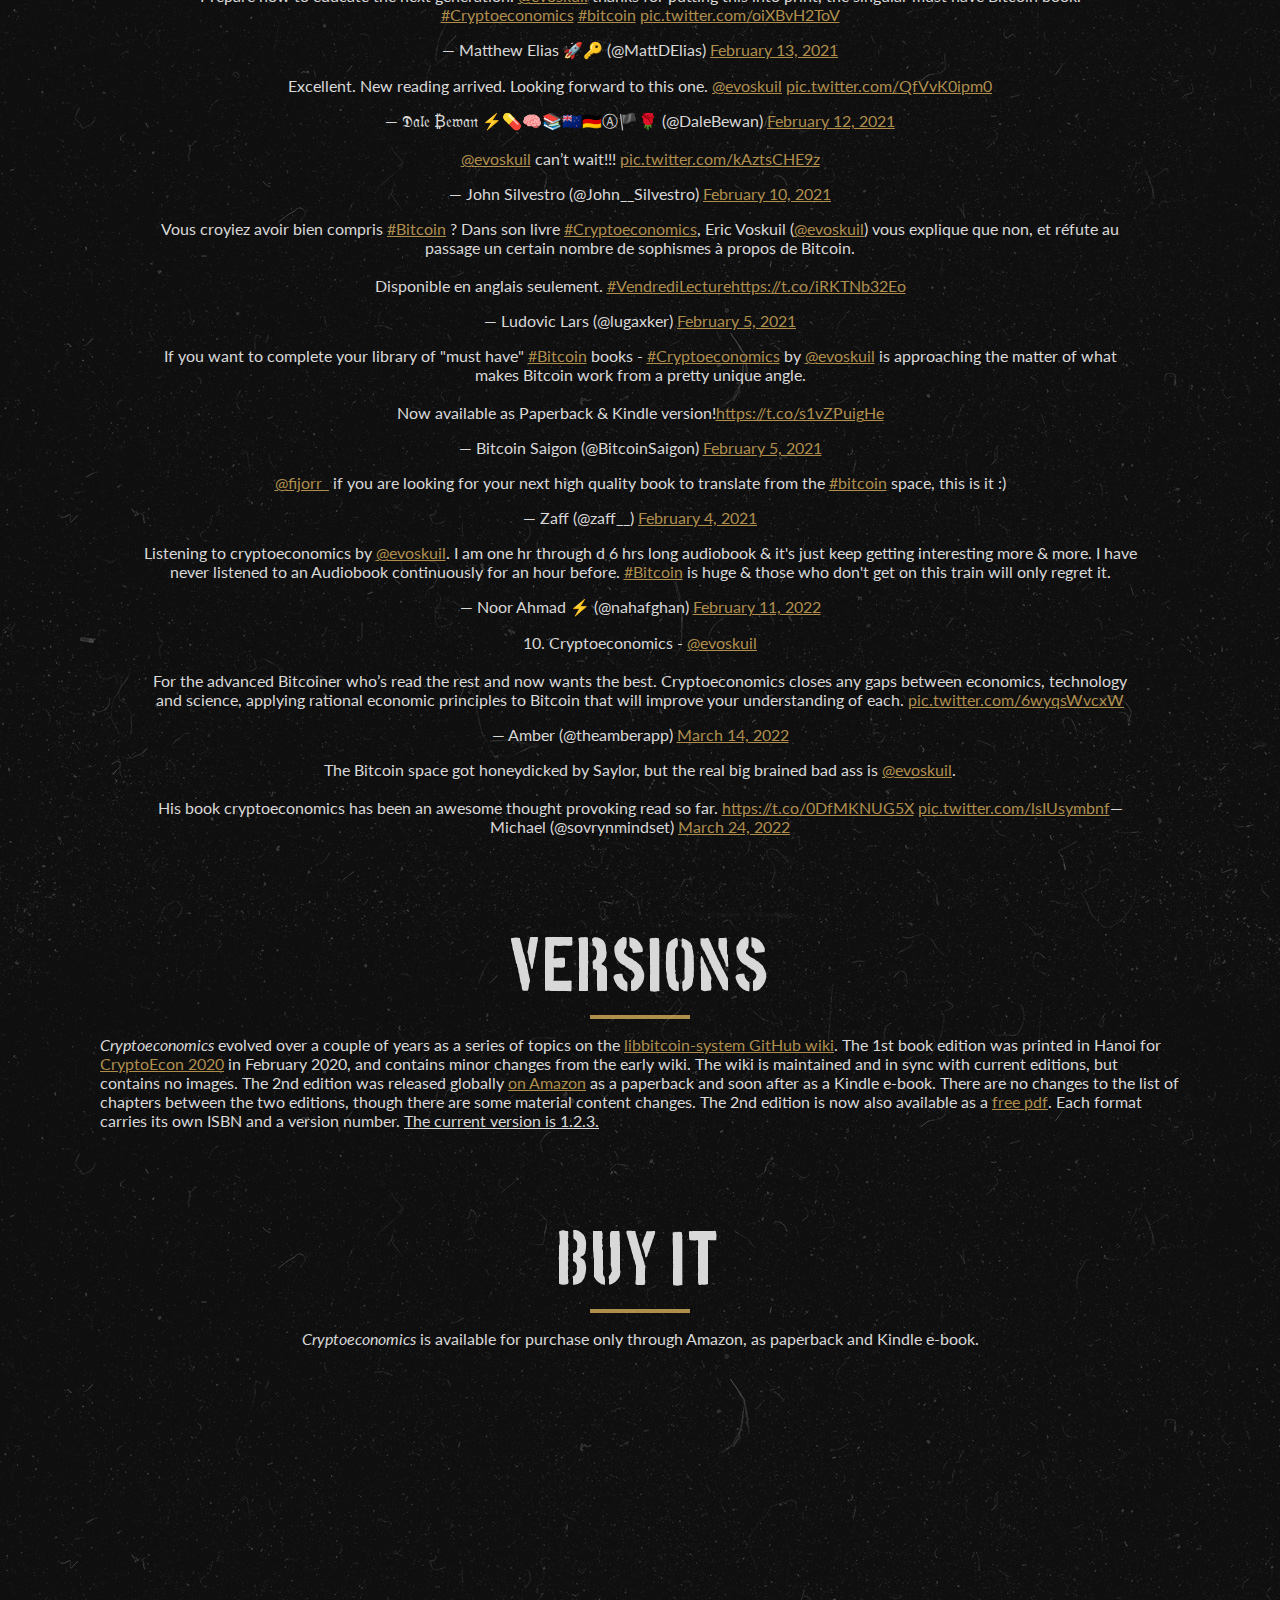
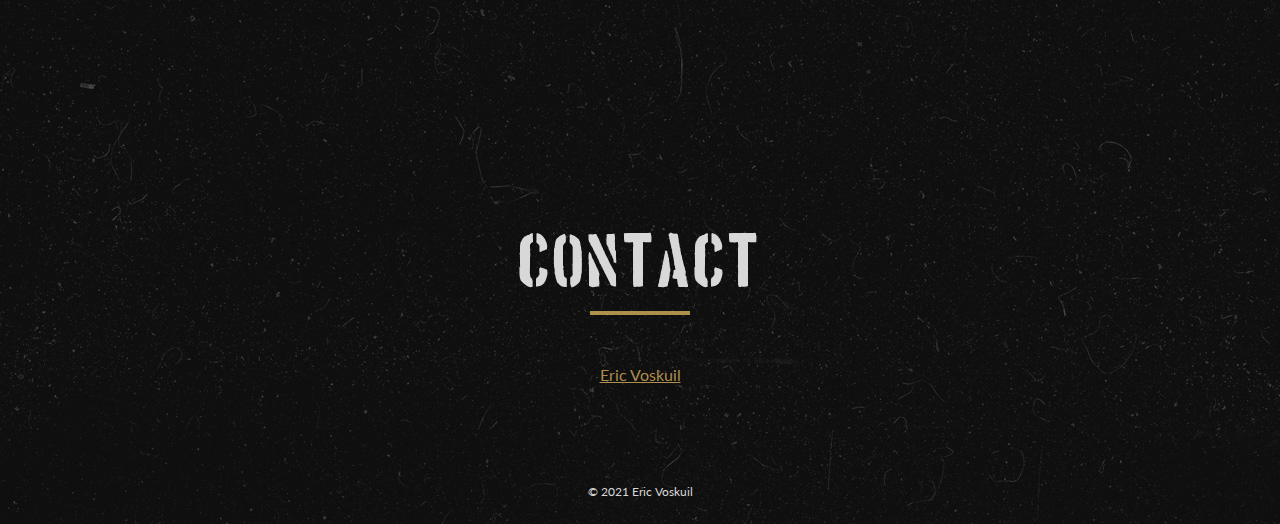
==== commit 37508cac: "Publish Spanish and Italian PDFs." ====
--- a/cryptoeconomics/index.html
+++ b/cryptoeconomics/index.html
@@ -43,10 +43,12 @@
                     <p>The <a href="https://www.amazon.fr/dp/B09X6Q27GL" target="blank_">paperback and Kindle</a></p>
                     <p>The <a href="https://github.com/lugaxker/cryptoeconomics-FR-translation#readme" target="blank_">wiki</a>.</p>
                     <p><b>ITALIAN</b></p>
+                    <p>The <a href="it/criptoeconomia.pdf" target="blank_">free pdf</a></p>
                     <!--<p>The <a href="it/cryptoeconomia.pdf" target="blank_">free pdf</a></p>-->
                     <p>The <a href="https://www.amazon.it/dp/1735060887" target="blank_">paperback and Kindle</a></p>
                     <p>The <a href="https://github.com/parsevalbtc/cryptoeconomics-IT-translation#readme" target="blank_">wiki</a>.</p>
                     <p><b>SPANISH</b></p>
+                    <p>The <a href="es/criptoeconomía.pdf" target="blank_">free pdf</a></p>
                     <!--<p>The <a href="it/cryptoeconomia.pdf" target="blank_">free pdf</a></p>-->
                     <p>The <a href="https://www.amazon.es/dp/B0BGF68MDB" target="blank_">paperback and Kindle</a></p>
                 </div>
